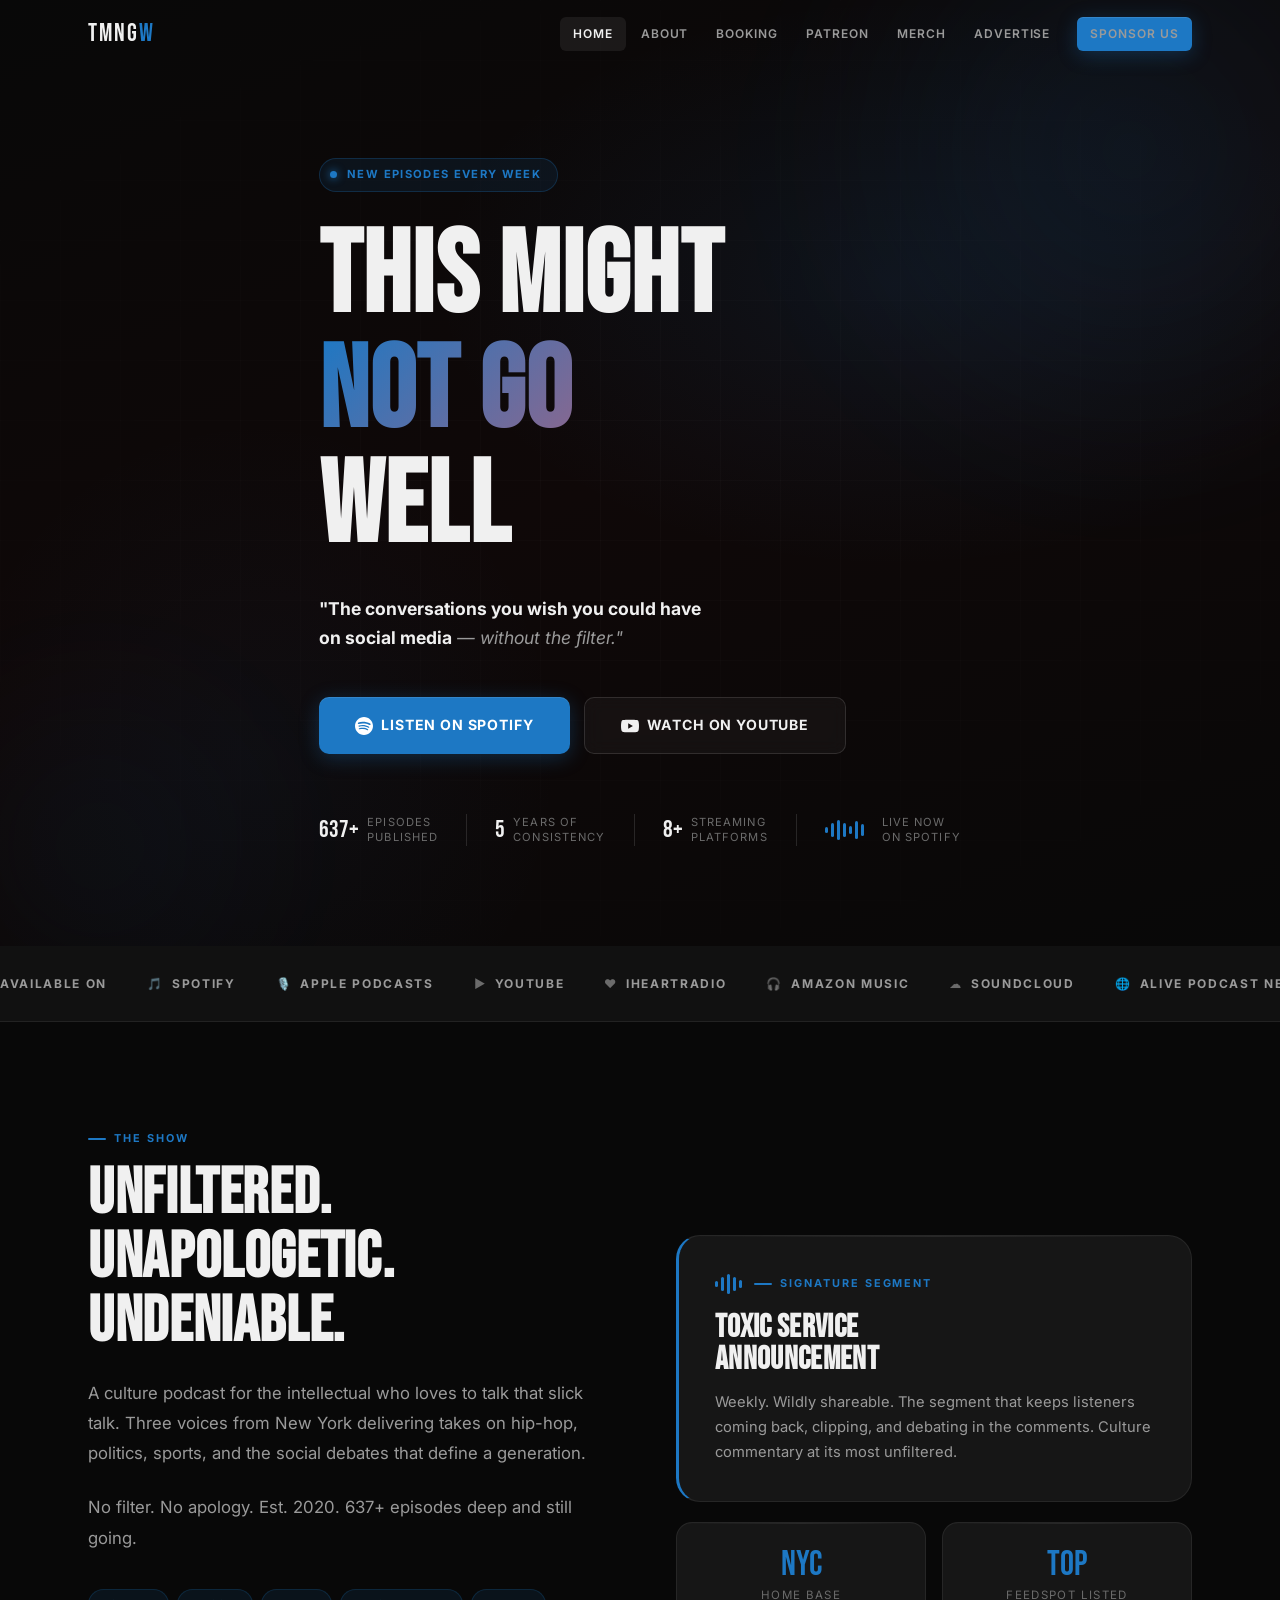
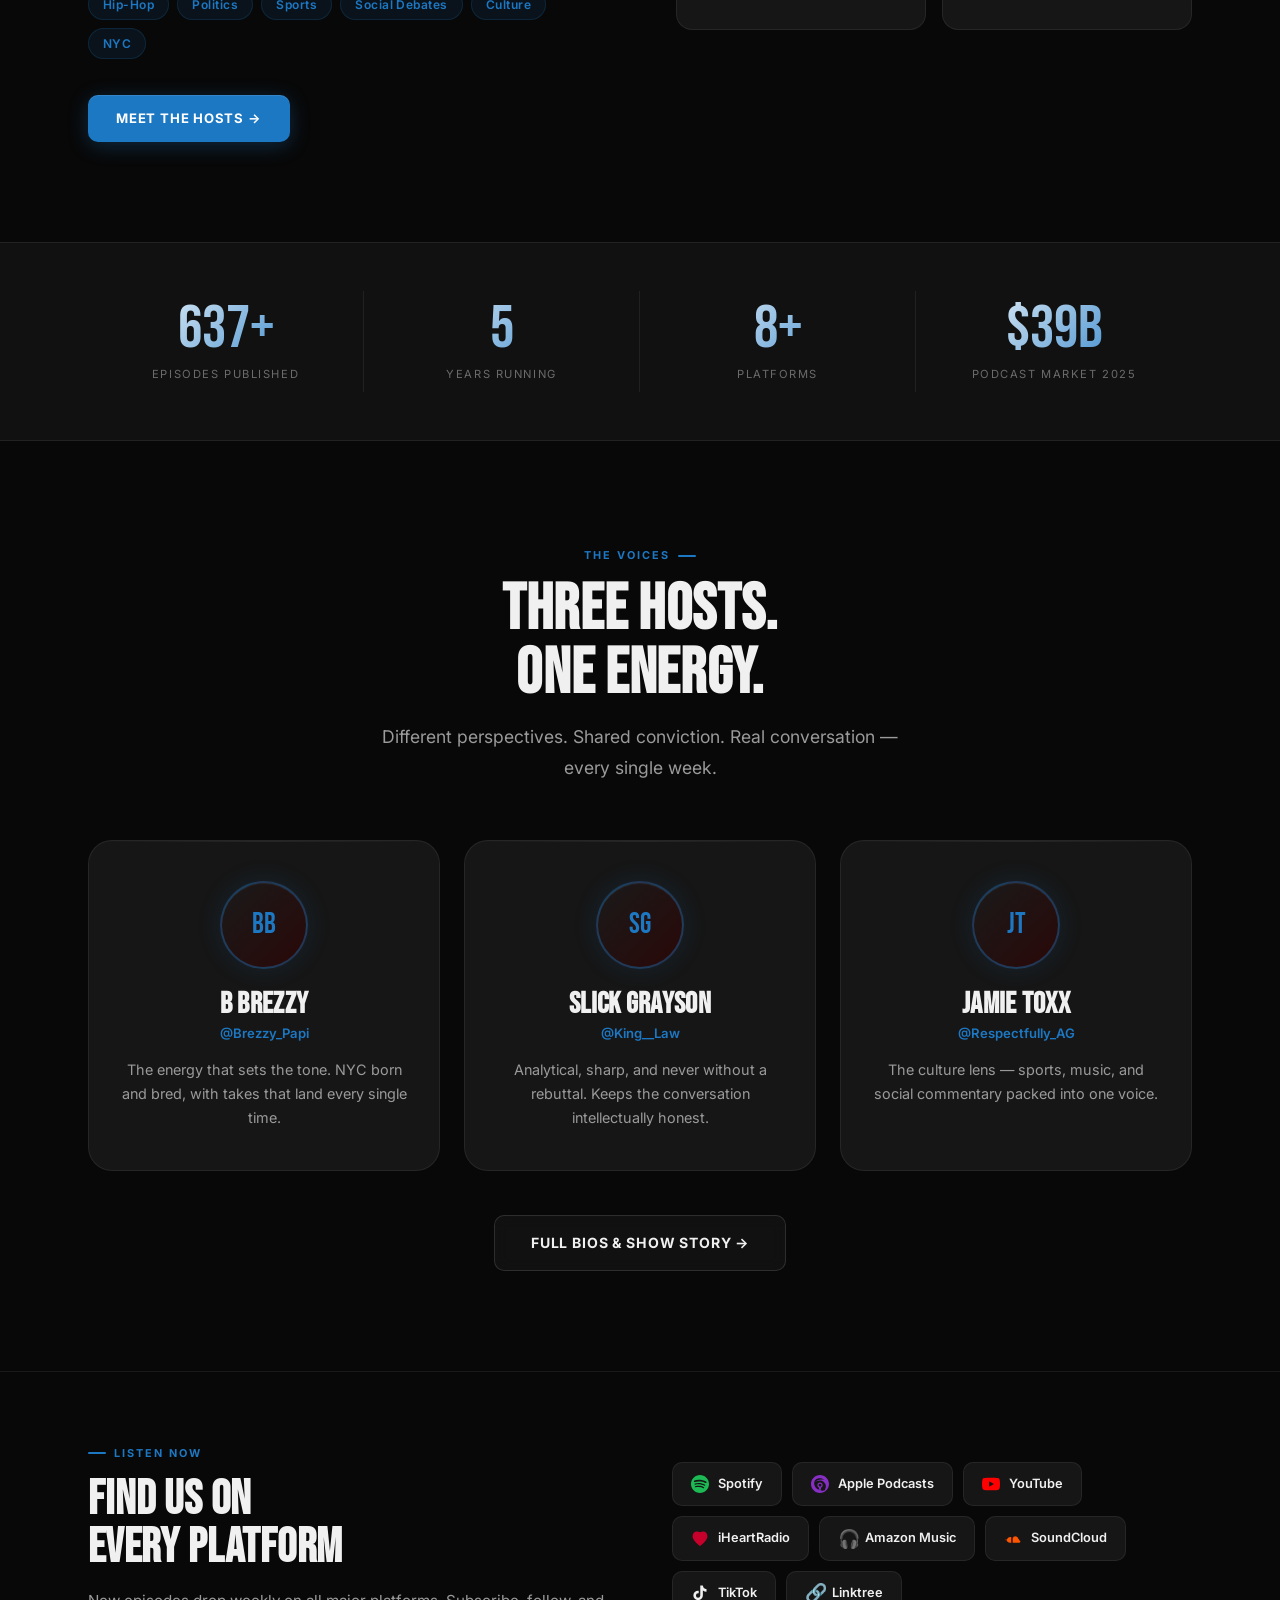
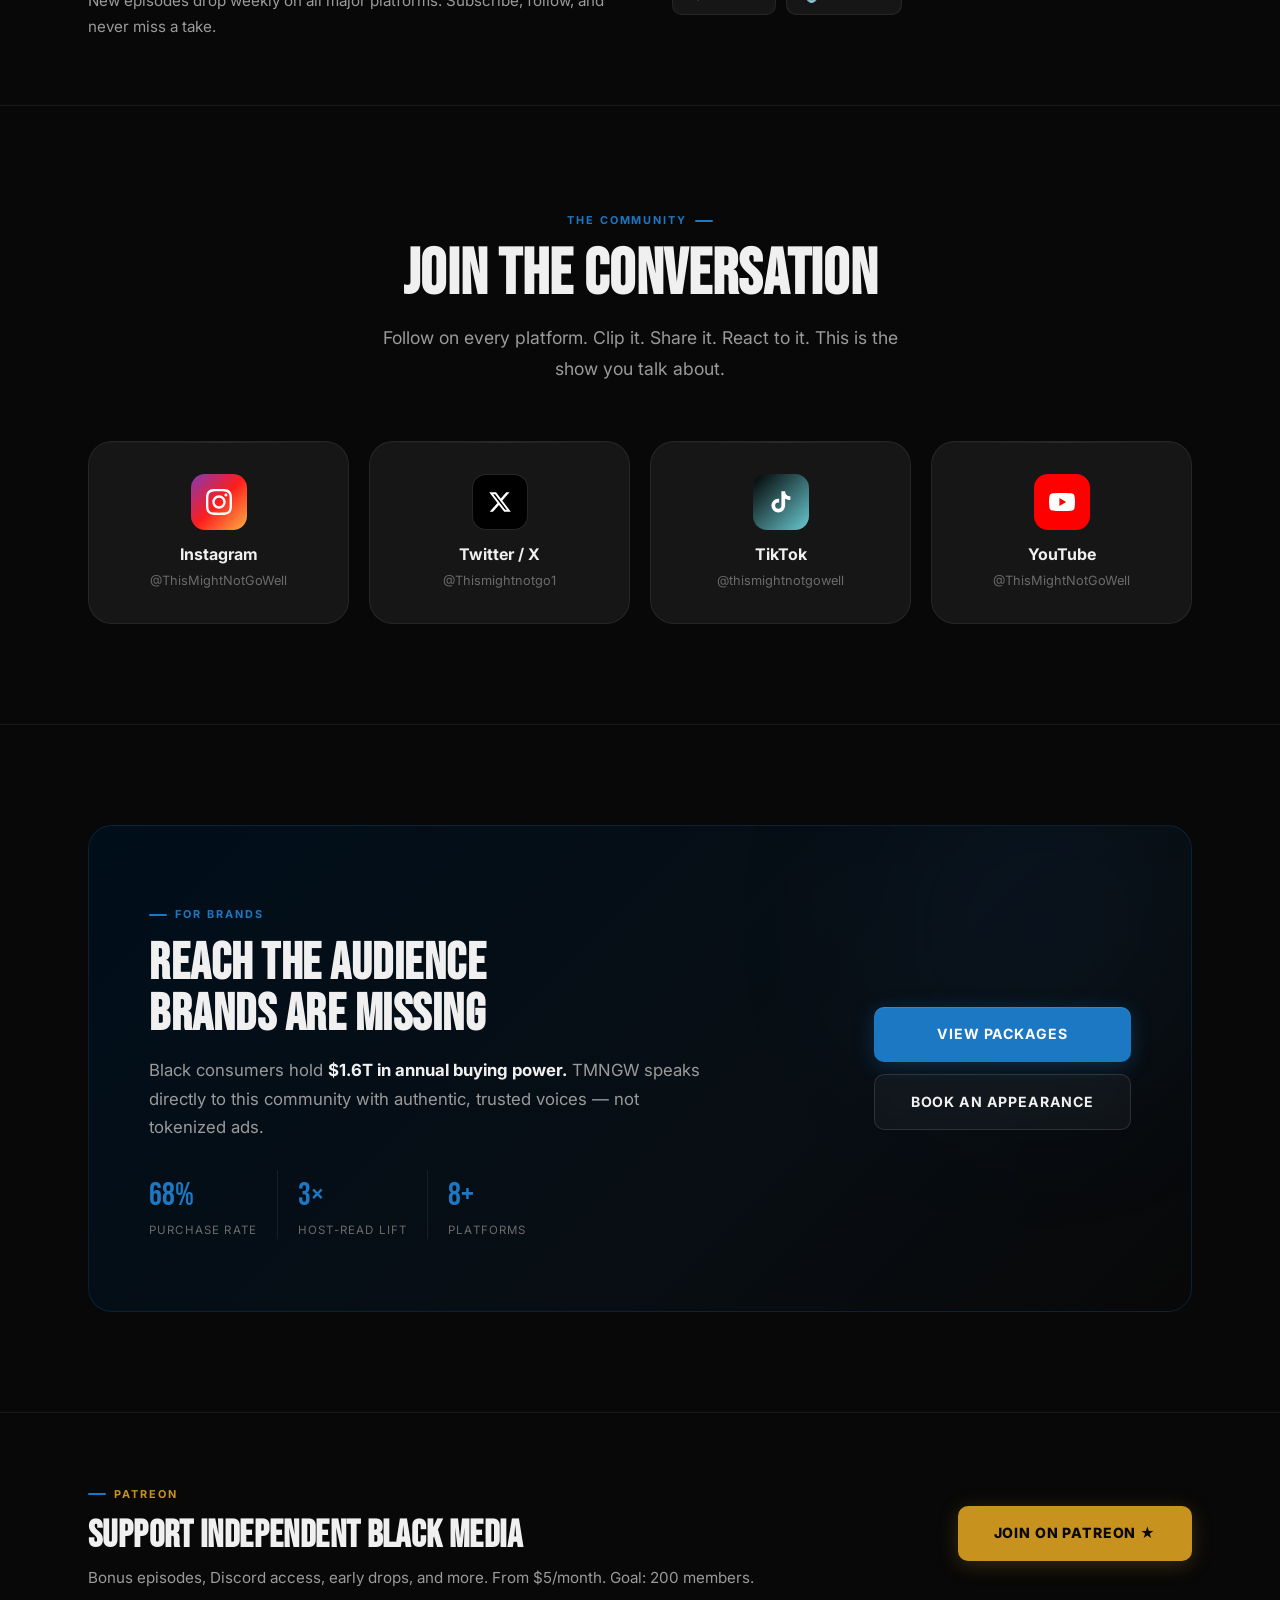
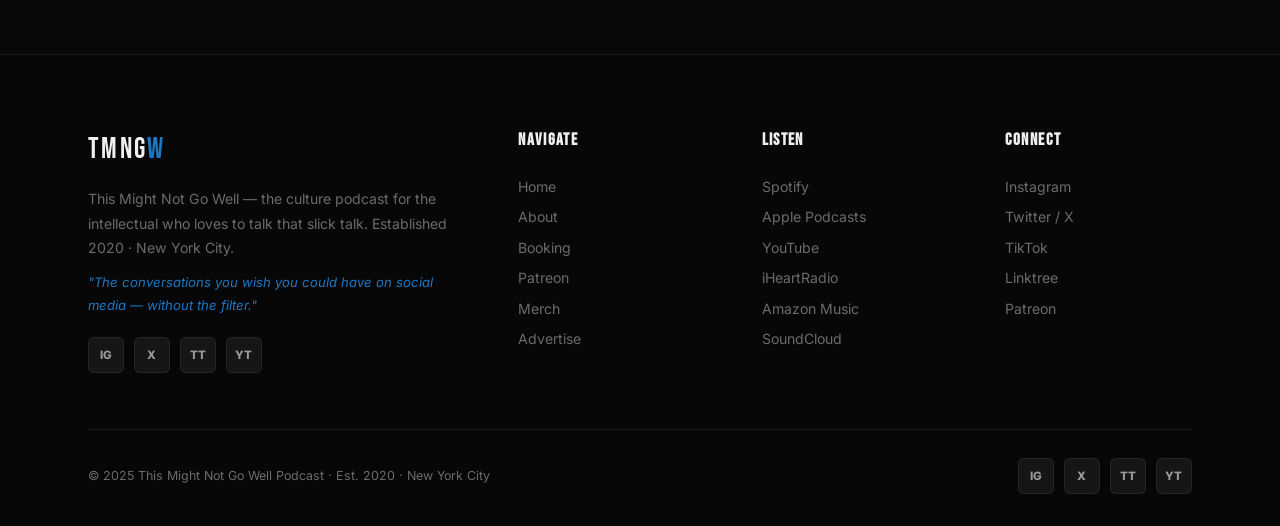
==== index.html @ b8ca53bf "Launch TMNGW podcast website Full 6-page site for This Might Not Go Well podcast: - Home, About, Boo" ====
<!DOCTYPE html>
<html lang="en">
<head>
  <meta charset="UTF-8" />
  <meta name="viewport" content="width=device-width, initial-scale=1.0" />
  <title>This Might Not Go Well — The Podcast</title>
  <meta name="description" content="A culture podcast for the intellectual who loves to talk that slick talk. Three voices from New York — no filter, no apology. 637+ episodes." />
  <link rel="stylesheet" href="style.css" />
</head>
<body>

<!-- ── NAVIGATION ── -->
<nav id="nav">
  <div class="nav-inner">
    <a href="index.html" class="nav-logo">TMNG<span class="logo-accent">W</span></a>
    <div class="nav-links" id="navLinks">
      <a href="index.html" class="active">Home</a>
      <a href="about.html">About</a>
      <a href="booking.html">Booking</a>
      <a href="patreon.html">Patreon</a>
      <a href="merch.html">Merch</a>
      <a href="sponsors.html">Advertise</a>
      <a href="sponsors.html" class="btn btn-primary btn-sm nav-cta">Sponsor Us</a>
    </div>
    <button class="nav-mobile-toggle" id="navToggle" aria-label="Toggle menu">
      <svg width="22" height="22" viewBox="0 0 22 22" fill="none" stroke="currentColor" stroke-width="2" stroke-linecap="round">
        <line x1="2" y1="6" x2="20" y2="6"/><line x1="2" y1="11" x2="20" y2="11"/><line x1="2" y1="16" x2="20" y2="16"/>
      </svg>
    </button>
  </div>
</nav>

<!-- ── HERO ── -->
<section class="hero">
  <div class="hero-bg"></div>
  <div class="hero-grid-overlay"></div>

  <!-- Decorative orbs -->
  <div class="blob blob-red" style="width:700px;height:700px;top:-200px;right:-200px;opacity:0.7;"></div>
  <div class="blob blob-red" style="width:400px;height:400px;bottom:-100px;left:-100px;opacity:0.4;"></div>

  <div class="container hero-content">
    <div class="hero-badge fade-up">
      <div class="hero-badge-dot"></div>
      <span>New Episodes Every Week</span>
    </div>

    <h1 class="hero-title fade-up" style="animation-delay:0.05s;">
      <span class="line-1">THIS MIGHT</span>
      <span class="line-2">NOT GO</span>
      <span class="line-3">WELL</span>
    </h1>

    <p class="hero-tagline fade-up" style="animation-delay:0.1s;">
      <strong>"The conversations you wish you could have<br>on social media</strong> — without the filter."
    </p>

    <div class="hero-ctas fade-up" style="animation-delay:0.15s;">
      <a href="https://open.spotify.com" target="_blank" rel="noopener" class="btn btn-primary btn-lg">
        <svg width="18" height="18" viewBox="0 0 24 24" fill="currentColor"><path d="M12 0C5.4 0 0 5.4 0 12s5.4 12 12 12 12-5.4 12-12S18.66 0 12 0zm5.521 17.34c-.24.359-.66.48-1.021.24-2.82-1.74-6.36-2.101-10.561-1.141-.418.122-.779-.179-.899-.539-.12-.421.18-.78.54-.9 4.56-1.021 8.52-.6 11.64 1.32.42.18.479.659.301 1.02zm1.44-3.3c-.301.42-.841.6-1.262.3-3.239-1.98-8.159-2.58-11.939-1.38-.479.12-1.02-.12-1.14-.6-.12-.48.12-1.021.6-1.141C9.6 9.9 15 10.561 18.72 12.84c.361.181.54.78.241 1.2zm.12-3.36C15.24 8.4 8.82 8.16 5.16 9.301c-.6.179-1.2-.181-1.38-.721-.18-.601.18-1.2.72-1.381 4.26-1.26 11.28-1.02 15.721 1.621.539.3.719 1.02.419 1.56-.299.421-1.02.599-1.559.3z"/></svg>
        Listen on Spotify
      </a>
      <a href="https://www.youtube.com/@ThisMightNotGoWell" target="_blank" rel="noopener" class="btn btn-ghost btn-lg">
        <svg width="18" height="18" viewBox="0 0 24 24" fill="currentColor"><path d="M23.495 6.205a3.007 3.007 0 00-2.088-2.088c-1.87-.501-9.396-.501-9.396-.501s-7.507-.01-9.396.501A3.007 3.007 0 00.527 6.205a31.247 31.247 0 00-.522 5.805 31.247 31.247 0 00.522 5.783 3.007 3.007 0 002.088 2.088c1.868.502 9.396.502 9.396.502s7.506 0 9.396-.502a3.007 3.007 0 002.088-2.088 31.247 31.247 0 00.5-5.783 31.247 31.247 0 00-.5-5.805zM9.609 15.601V8.408l6.264 3.602z"/></svg>
        Watch on YouTube
      </a>
    </div>

    <!-- Meta stats -->
    <div class="hero-meta fade-up" style="animation-delay:0.2s;">
      <div class="hero-meta-item">
        <span class="hero-meta-num">637+</span>
        <span class="hero-meta-lbl">Episodes<br>Published</span>
      </div>
      <div class="hero-meta-div"></div>
      <div class="hero-meta-item">
        <span class="hero-meta-num">5</span>
        <span class="hero-meta-lbl">Years of<br>Consistency</span>
      </div>
      <div class="hero-meta-div"></div>
      <div class="hero-meta-item">
        <span class="hero-meta-num">8+</span>
        <span class="hero-meta-lbl">Streaming<br>Platforms</span>
      </div>
      <div class="hero-meta-div"></div>
      <div class="hero-meta-item">
        <div class="waveform">
          <span></span><span></span><span></span><span></span><span></span><span></span><span></span>
        </div>
        <span class="hero-meta-lbl" style="margin-left:10px;">Live now<br>on Spotify</span>
      </div>
    </div>
  </div>
</section>

<!-- ── PLATFORM STRIP ── -->
<div class="press-strip">
  <div class="press-inner">
    <!-- First set -->
    <div class="press-item"><span>Available on</span></div>
    <div class="press-item">🎵 <span>Spotify</span></div>
    <div class="press-item">🎙️ <span>Apple Podcasts</span></div>
    <div class="press-item">▶️ <span>YouTube</span></div>
    <div class="press-item">❤️ <span>iHeartRadio</span></div>
    <div class="press-item">🎧 <span>Amazon Music</span></div>
    <div class="press-item">☁️ <span>SoundCloud</span></div>
    <div class="press-item">🌐 <span>ALIVE Podcast Network</span></div>
    <div class="press-item">⭐ <span>Top – Feedspot Black Podcasts</span></div>
    <!-- Duplicate for seamless scroll -->
    <div class="press-item"><span>Available on</span></div>
    <div class="press-item">🎵 <span>Spotify</span></div>
    <div class="press-item">🎙️ <span>Apple Podcasts</span></div>
    <div class="press-item">▶️ <span>YouTube</span></div>
    <div class="press-item">❤️ <span>iHeartRadio</span></div>
    <div class="press-item">🎧 <span>Amazon Music</span></div>
    <div class="press-item">☁️ <span>SoundCloud</span></div>
    <div class="press-item">🌐 <span>ALIVE Podcast Network</span></div>
    <div class="press-item">⭐ <span>Top – Feedspot Black Podcasts</span></div>
  </div>
</div>

<!-- ── ABOUT THE SHOW ── -->
<section class="section">
  <div class="container">
    <div class="grid-2" style="gap:72px;">
      <div class="fade-up">
        <div class="eyebrow">The Show</div>
        <h2>Unfiltered.<br>Unapologetic.<br>Undeniable.</h2>
        <p style="color:var(--c-muted-2); margin:24px 0; font-size:1.05rem; line-height:1.8;">
          A culture podcast for the intellectual who loves to talk that slick talk. Three voices from New York delivering takes on hip-hop, politics, sports, and the social debates that define a generation.
        </p>
        <p style="color:var(--c-muted-2); margin-bottom:36px; font-size:1.05rem; line-height:1.8;">
          No filter. No apology. Est. 2020. 637+ episodes deep and still going.
        </p>
        <div style="display:flex; flex-wrap:wrap; gap:8px; margin-bottom:36px;">
          <span class="chip">Hip-Hop</span>
          <span class="chip">Politics</span>
          <span class="chip">Sports</span>
          <span class="chip">Social Debates</span>
          <span class="chip">Culture</span>
          <span class="chip">NYC</span>
        </div>
        <a href="about.html" class="btn btn-primary">Meet the Hosts →</a>
      </div>
      <div class="fade-up" style="animation-delay:0.1s;">
        <!-- Signature segment card -->
        <div class="card" style="border-left:3px solid var(--c-red); border-radius:var(--r-xl); margin-bottom:20px; padding:36px;">
          <div style="display:flex; align-items:center; gap:12px; margin-bottom:16px;">
            <div class="waveform">
              <span></span><span></span><span></span><span></span><span></span>
            </div>
            <div class="eyebrow" style="margin:0;">Signature Segment</div>
          </div>
          <h3 style="margin-bottom:14px; font-size:2rem;">Toxic Service<br>Announcement</h3>
          <p style="color:var(--c-muted-2); font-size:0.92rem; line-height:1.7;">
            Weekly. Wildly shareable. The segment that keeps listeners coming back, clipping, and debating in the comments. Culture commentary at its most unfiltered.
          </p>
        </div>
        <!-- NYC badge -->
        <div style="display:grid; grid-template-columns:1fr 1fr; gap:16px;">
          <div class="card card--flat" style="border-radius:var(--r-lg); text-align:center;">
            <div style="font-family:'Bebas Neue',sans-serif; font-size:2.2rem; color:var(--c-red); line-height:1;">NYC</div>
            <div style="font-size:0.72rem; color:var(--c-muted); letter-spacing:0.12em; text-transform:uppercase; margin-top:4px;">Home Base</div>
          </div>
          <div class="card card--flat" style="border-radius:var(--r-lg); text-align:center;">
            <div style="font-family:'Bebas Neue',sans-serif; font-size:2.2rem; color:var(--c-red); line-height:1;">Top</div>
            <div style="font-size:0.72rem; color:var(--c-muted); letter-spacing:0.12em; text-transform:uppercase; margin-top:4px;">Feedspot Listed</div>
          </div>
        </div>
      </div>
    </div>
  </div>
</section>

<!-- ── STATS ── -->
<div class="stats-strip">
  <div class="container">
    <div class="stats-grid">
      <div class="stat-item fade-up">
        <span class="stat-num">637+</span>
        <div class="stat-label">Episodes Published</div>
      </div>
      <div class="stat-item fade-up" style="animation-delay:0.06s;">
        <span class="stat-num">5</span>
        <div class="stat-label">Years Running</div>
      </div>
      <div class="stat-item fade-up" style="animation-delay:0.12s;">
        <span class="stat-num">8+</span>
        <div class="stat-label">Platforms</div>
      </div>
      <div class="stat-item fade-up" style="animation-delay:0.18s;">
        <span class="stat-num">$39B</span>
        <div class="stat-label">Podcast Market 2025</div>
      </div>
    </div>
  </div>
</div>

<!-- ── HOSTS TEASER ── -->
<section class="section">
  <div class="container">
    <div class="section-header section-header--center fade-up">
      <div class="eyebrow">The Voices</div>
      <h2>Three Hosts.<br>One Energy.</h2>
      <p class="lead">Different perspectives. Shared conviction. Real conversation — every single week.</p>
    </div>
    <div class="grid-3" style="margin-bottom:44px;">
      <div class="host-card fade-up" style="animation-delay:0.05s;">
        <div class="host-avatar">BB</div>
        <h3>B Brezzy</h3>
        <div class="host-handle">@Brezzy_Papi</div>
        <p>The energy that sets the tone. NYC born and bred, with takes that land every single time.</p>
      </div>
      <div class="host-card fade-up" style="animation-delay:0.1s;">
        <div class="host-avatar">SG</div>
        <h3>Slick Grayson</h3>
        <div class="host-handle">@King__Law</div>
        <p>Analytical, sharp, and never without a rebuttal. Keeps the conversation intellectually honest.</p>
      </div>
      <div class="host-card fade-up" style="animation-delay:0.15s;">
        <div class="host-avatar">JT</div>
        <h3>Jamie Toxx</h3>
        <div class="host-handle">@Respectfully_AG</div>
        <p>The culture lens — sports, music, and social commentary packed into one voice.</p>
      </div>
    </div>
    <div style="text-align:center;">
      <a href="about.html" class="btn btn-ghost btn-lg">Full Bios & Show Story →</a>
    </div>
  </div>
</section>

<!-- ── LISTEN SECTION ── -->
<section class="section--sm" style="border-top:1px solid var(--c-border);">
  <div class="container">
    <div class="grid-2" style="gap:64px;">
      <div class="fade-up">
        <div class="eyebrow">Listen Now</div>
        <h2 style="font-size:clamp(2rem,4vw,3rem);">Find Us on<br>Every Platform</h2>
        <p style="color:var(--c-muted-2); margin:16px 0 0; font-size:0.95rem; line-height:1.75;">
          New episodes drop weekly on all major platforms. Subscribe, follow, and never miss a take.
        </p>
      </div>
      <div class="fade-up" style="animation-delay:0.1s;">
        <div class="platform-grid">
          <a href="https://open.spotify.com" target="_blank" rel="noopener" class="platform-btn">
            <svg viewBox="0 0 24 24" fill="#1DB954"><path d="M12 0C5.4 0 0 5.4 0 12s5.4 12 12 12 12-5.4 12-12S18.66 0 12 0zm5.521 17.34c-.24.359-.66.48-1.021.24-2.82-1.74-6.36-2.101-10.561-1.141-.418.122-.779-.179-.899-.539-.12-.421.18-.78.54-.9 4.56-1.021 8.52-.6 11.64 1.32.42.18.479.659.301 1.02zm1.44-3.3c-.301.42-.841.6-1.262.3-3.239-1.98-8.159-2.58-11.939-1.38-.479.12-1.02-.12-1.14-.6-.12-.48.12-1.021.6-1.141C9.6 9.9 15 10.561 18.72 12.84c.361.181.54.78.241 1.2zm.12-3.36C15.24 8.4 8.82 8.16 5.16 9.301c-.6.179-1.2-.181-1.38-.721-.18-.601.18-1.2.72-1.381 4.26-1.26 11.28-1.02 15.721 1.621.539.3.719 1.02.419 1.56-.299.421-1.02.599-1.559.3z"/></svg>
            Spotify
          </a>
          <a href="https://podcasts.apple.com" target="_blank" rel="noopener" class="platform-btn">
            <svg viewBox="0 0 24 24" fill="#872EC4"><path d="M12 0C5.373 0 0 5.373 0 12s5.373 12 12 12 12-5.373 12-12S18.627 0 12 0zm.045 4.354c2.184 0 4.07.819 5.574 2.158-1.188-.387-2.549-.596-3.965-.596-3.948 0-7.47 1.977-9.761 5.032.196-3.684 3.245-6.594 8.152-6.594zm0 3.096c3.43 0 6.304 2.218 7.405 5.343a8.01 8.01 0 01-1.073 7.49A7.987 7.987 0 0112 20a7.987 7.987 0 01-6.332-3.854 8.01 8.01 0 01-1.073-7.49C5.696 9.531 8.57 7.45 12.045 7.45zm0 2.63c-1.96 0-3.547 1.588-3.547 3.547 0 1.51.942 2.8 2.277 3.315v1.804c0 .7.567 1.267 1.267 1.267s1.267-.567 1.267-1.267v-1.804a3.542 3.542 0 002.283-3.315c0-1.96-1.587-3.547-3.547-3.547zm0 1.68a1.867 1.867 0 110 3.734 1.867 1.867 0 010-3.734z"/></svg>
            Apple Podcasts
          </a>
          <a href="https://www.youtube.com/@ThisMightNotGoWell" target="_blank" rel="noopener" class="platform-btn">
            <svg viewBox="0 0 24 24" fill="#FF0000"><path d="M23.495 6.205a3.007 3.007 0 00-2.088-2.088c-1.87-.501-9.396-.501-9.396-.501s-7.507-.01-9.396.501A3.007 3.007 0 00.527 6.205a31.247 31.247 0 00-.522 5.805 31.247 31.247 0 00.522 5.783 3.007 3.007 0 002.088 2.088c1.868.502 9.396.502 9.396.502s7.506 0 9.396-.502a3.007 3.007 0 002.088-2.088 31.247 31.247 0 00.5-5.783 31.247 31.247 0 00-.5-5.805zM9.609 15.601V8.408l6.264 3.602z"/></svg>
            YouTube
          </a>
          <a href="https://www.iheart.com" target="_blank" rel="noopener" class="platform-btn">
            <svg viewBox="0 0 24 24" fill="#C6002B"><path d="M12 21.593c-.5-.37-9.98-7.445-9.98-13.158 0-5.45 5.069-8.435 9.98-5.35 4.91-3.085 9.98-.1 9.98 5.35 0 5.713-9.48 12.789-9.98 13.158z"/></svg>
            iHeartRadio
          </a>
          <a href="https://music.amazon.com/podcasts" target="_blank" rel="noopener" class="platform-btn">
            <span class="picon">🎧</span> Amazon Music
          </a>
          <a href="https://soundcloud.com" target="_blank" rel="noopener" class="platform-btn">
            <svg viewBox="0 0 24 24" fill="#FF5500"><path d="M11.56 8.87V17h8.76c.84 0 1.52-.68 1.52-1.52 0-.79-.6-1.43-1.38-1.51-.08-.97-.56-1.82-1.3-2.4a3.8 3.8 0 00-3.52-3.04 3.81 3.81 0 00-4.08 2.34M7.8 17h1.87V9.5c-.18-.03-.36-.04-.54-.04a5.35 5.35 0 00-5.35 5.35A5.35 5.35 0 007.8 17M3.55 13c0 .26.03.52.07.77H2.73A.73.73 0 012 13c0-.4.33-.73.73-.73.1 0 .19.02.28.06C3.1 12.57 3.2 12.78 3.2 13H3.55z"/></svg>
            SoundCloud
          </a>
          <a href="https://www.tiktok.com/@thismightnotgowell" target="_blank" rel="noopener" class="platform-btn">
            <svg viewBox="0 0 24 24" fill="currentColor"><path d="M19.59 6.69a4.83 4.83 0 01-3.77-4.25V2h-3.45v13.67a2.89 2.89 0 01-2.88 2.5 2.89 2.89 0 01-2.89-2.89 2.89 2.89 0 012.89-2.89c.28 0 .54.04.79.1V9.01a6.33 6.33 0 00-.79-.05 6.34 6.34 0 00-6.34 6.34 6.34 6.34 0 006.34 6.34 6.34 6.34 0 006.33-6.34V8.69a8.27 8.27 0 004.84 1.56V6.78a4.85 4.85 0 01-1.07-.09z"/></svg>
            TikTok
          </a>
          <a href="https://linktr.ee/Thismightnotgowell" target="_blank" rel="noopener" class="platform-btn">
            <span class="picon">🔗</span> Linktree
          </a>
        </div>
      </div>
    </div>
  </div>
</section>

<!-- ── SOCIAL COMMUNITY ── -->
<section class="section" style="border-top:1px solid var(--c-border);">
  <div class="container">
    <div class="section-header section-header--center fade-up">
      <div class="eyebrow">The Community</div>
      <h2>Join the Conversation</h2>
      <p class="lead">Follow on every platform. Clip it. Share it. React to it. This is the show you talk about.</p>
    </div>
    <div class="grid-4 fade-up" style="animation-delay:0.1s;">
      <a href="https://www.instagram.com/ThisMightNotGoWell" target="_blank" rel="noopener" class="card card--flat" style="text-align:center; border-radius:var(--r-xl); text-decoration:none; display:flex; flex-direction:column; align-items:center; gap:12px; padding:32px 20px;">
        <div style="width:56px;height:56px;border-radius:14px;background:linear-gradient(135deg,#833ab4,#fd1d1d,#fcb045);display:flex;align-items:center;justify-content:center;">
          <svg width="26" height="26" viewBox="0 0 24 24" fill="white"><path d="M12 2.163c3.204 0 3.584.012 4.85.07 3.252.148 4.771 1.691 4.919 4.919.058 1.265.069 1.645.069 4.849 0 3.205-.012 3.584-.069 4.849-.149 3.225-1.664 4.771-4.919 4.919-1.266.058-1.644.07-4.85.07-3.204 0-3.584-.012-4.849-.07-3.26-.149-4.771-1.699-4.919-4.92-.058-1.265-.07-1.644-.07-4.849 0-3.204.013-3.583.07-4.849.149-3.227 1.664-4.771 4.919-4.919 1.266-.057 1.645-.069 4.849-.069zm0-2.163c-3.259 0-3.667.014-4.947.072-4.358.2-6.78 2.618-6.98 6.98-.059 1.281-.073 1.689-.073 4.948 0 3.259.014 3.668.072 4.948.2 4.358 2.618 6.78 6.98 6.98 1.281.058 1.689.072 4.948.072 3.259 0 3.668-.014 4.948-.072 4.354-.2 6.782-2.618 6.979-6.98.059-1.28.073-1.689.073-4.948 0-3.259-.014-3.667-.072-4.947-.196-4.354-2.617-6.78-6.979-6.98-1.281-.059-1.69-.073-4.949-.073zm0 5.838c-3.403 0-6.162 2.759-6.162 6.162s2.759 6.163 6.162 6.163 6.162-2.759 6.162-6.163c0-3.403-2.759-6.162-6.162-6.162zm0 10.162c-2.209 0-4-1.79-4-4 0-2.209 1.791-4 4-4s4 1.791 4 4c0 2.21-1.791 4-4 4zm6.406-11.845c-.796 0-1.441.645-1.441 1.44s.645 1.44 1.441 1.44c.795 0 1.439-.645 1.439-1.44s-.644-1.44-1.439-1.44z"/></svg>
        </div>
        <div>
          <div style="font-weight:700; margin-bottom:3px;">Instagram</div>
          <div style="color:var(--c-muted); font-size:0.8rem;">@ThisMightNotGoWell</div>
        </div>
      </a>
      <a href="https://twitter.com/Thismightnotgo1" target="_blank" rel="noopener" class="card card--flat" style="text-align:center; border-radius:var(--r-xl); text-decoration:none; display:flex; flex-direction:column; align-items:center; gap:12px; padding:32px 20px;">
        <div style="width:56px;height:56px;border-radius:14px;background:#000;border:1px solid rgba(255,255,255,0.15);display:flex;align-items:center;justify-content:center;">
          <svg width="24" height="24" viewBox="0 0 24 24" fill="white"><path d="M18.244 2.25h3.308l-7.227 8.26 8.502 11.24H16.17l-5.214-6.817L4.99 21.75H1.68l7.73-8.835L1.254 2.25H8.08l4.713 6.231zm-1.161 17.52h1.833L7.084 4.126H5.117z"/></svg>
        </div>
        <div>
          <div style="font-weight:700; margin-bottom:3px;">Twitter / X</div>
          <div style="color:var(--c-muted); font-size:0.8rem;">@Thismightnotgo1</div>
        </div>
      </a>
      <a href="https://www.tiktok.com/@thismightnotgowell" target="_blank" rel="noopener" class="card card--flat" style="text-align:center; border-radius:var(--r-xl); text-decoration:none; display:flex; flex-direction:column; align-items:center; gap:12px; padding:32px 20px;">
        <div style="width:56px;height:56px;border-radius:14px;background:linear-gradient(135deg,#010101,#69C9D0);display:flex;align-items:center;justify-content:center;">
          <svg width="26" height="26" viewBox="0 0 24 24" fill="white"><path d="M19.59 6.69a4.83 4.83 0 01-3.77-4.25V2h-3.45v13.67a2.89 2.89 0 01-2.88 2.5 2.89 2.89 0 01-2.89-2.89 2.89 2.89 0 012.89-2.89c.28 0 .54.04.79.1V9.01a6.33 6.33 0 00-.79-.05 6.34 6.34 0 00-6.34 6.34 6.34 6.34 0 006.34 6.34 6.34 6.34 0 006.33-6.34V8.69a8.27 8.27 0 004.84 1.56V6.78a4.85 4.85 0 01-1.07-.09z"/></svg>
        </div>
        <div>
          <div style="font-weight:700; margin-bottom:3px;">TikTok</div>
          <div style="color:var(--c-muted); font-size:0.8rem;">@thismightnotgowell</div>
        </div>
      </a>
      <a href="https://www.youtube.com/@ThisMightNotGoWell" target="_blank" rel="noopener" class="card card--flat" style="text-align:center; border-radius:var(--r-xl); text-decoration:none; display:flex; flex-direction:column; align-items:center; gap:12px; padding:32px 20px;">
        <div style="width:56px;height:56px;border-radius:14px;background:#FF0000;display:flex;align-items:center;justify-content:center;">
          <svg width="26" height="26" viewBox="0 0 24 24" fill="white"><path d="M23.495 6.205a3.007 3.007 0 00-2.088-2.088c-1.87-.501-9.396-.501-9.396-.501s-7.507-.01-9.396.501A3.007 3.007 0 00.527 6.205a31.247 31.247 0 00-.522 5.805 31.247 31.247 0 00.522 5.783 3.007 3.007 0 002.088 2.088c1.868.502 9.396.502 9.396.502s7.506 0 9.396-.502a3.007 3.007 0 002.088-2.088 31.247 31.247 0 00.5-5.783 31.247 31.247 0 00-.5-5.805zM9.609 15.601V8.408l6.264 3.602z"/></svg>
        </div>
        <div>
          <div style="font-weight:700; margin-bottom:3px;">YouTube</div>
          <div style="color:var(--c-muted); font-size:0.8rem;">@ThisMightNotGoWell</div>
        </div>
      </a>
    </div>
  </div>
</section>

<!-- ── SPONSOR CTA ── -->
<section class="section" style="border-top:1px solid var(--c-border);">
  <div class="container">
    <div style="background:linear-gradient(135deg, #000e1a 0%, #080e14 60%, #080808 100%); border:1px solid rgba(29,120,196,0.2); border-radius:var(--r-xl); padding:72px 60px; position:relative; overflow:hidden;" class="fade-up">
      <div class="blob blob-red" style="width:500px;height:500px;top:-150px;right:-100px;opacity:0.5;"></div>
      <div style="position:relative; z-index:1; display:grid; grid-template-columns:1fr auto; gap:40px; align-items:center; flex-wrap:wrap;">
        <div>
          <div class="eyebrow">For Brands</div>
          <h2 style="margin-bottom:16px; font-size:clamp(2rem,4vw,3.5rem);">Reach the Audience<br>Brands Are Missing</h2>
          <p style="color:var(--c-muted-2); font-size:1.05rem; line-height:1.7; max-width:560px;">
            Black consumers hold <strong style="color:var(--c-white);">$1.6T in annual buying power.</strong> TMNGW speaks directly to this community with authentic, trusted voices — not tokenized ads.
          </p>
          <div style="display:flex; gap:20px; margin-top:28px; flex-wrap:wrap;">
            <div>
              <div style="font-family:'Bebas Neue',sans-serif; font-size:2rem; color:var(--c-red);">68%</div>
              <div style="font-size:0.72rem; color:var(--c-muted); letter-spacing:0.1em; text-transform:uppercase;">Purchase Rate</div>
            </div>
            <div style="width:1px; background:var(--c-border);"></div>
            <div>
              <div style="font-family:'Bebas Neue',sans-serif; font-size:2rem; color:var(--c-red);">3×</div>
              <div style="font-size:0.72rem; color:var(--c-muted); letter-spacing:0.1em; text-transform:uppercase;">Host-Read Lift</div>
            </div>
            <div style="width:1px; background:var(--c-border);"></div>
            <div>
              <div style="font-family:'Bebas Neue',sans-serif; font-size:2rem; color:var(--c-red);">8+</div>
              <div style="font-size:0.72rem; color:var(--c-muted); letter-spacing:0.1em; text-transform:uppercase;">Platforms</div>
            </div>
          </div>
        </div>
        <div style="display:flex; flex-direction:column; gap:12px; flex-shrink:0;">
          <a href="sponsors.html" class="btn btn-primary btn-lg">View Packages</a>
          <a href="booking.html" class="btn btn-ghost btn-lg">Book an Appearance</a>
        </div>
      </div>
    </div>
  </div>
</section>

<!-- ── PATREON CTA ── -->
<section class="section--sm" style="border-top:1px solid var(--c-border);">
  <div class="container">
    <div style="display:grid; grid-template-columns:1fr auto; gap:40px; align-items:center; flex-wrap:wrap;" class="fade-up">
      <div>
        <div class="eyebrow" style="color:var(--c-gold);">Patreon</div>
        <h3 style="margin-bottom:10px;">Support Independent Black Media</h3>
        <p style="color:var(--c-muted-2); font-size:0.95rem;">Bonus episodes, Discord access, early drops, and more. From $5/month. Goal: 200 members.</p>
      </div>
      <a href="patreon.html" class="btn btn-gold btn-lg" style="flex-shrink:0;">Join on Patreon ★</a>
    </div>
  </div>
</section>

<!-- ── FOOTER ── -->
<footer>
  <div class="container">
    <div class="footer-top">
      <div class="footer-brand">
        <div class="footer-brand-logo">TMNG<span class="logo-accent">W</span></div>
        <p>This Might Not Go Well — the culture podcast for the intellectual who loves to talk that slick talk. Established 2020 · New York City.</p>
        <p class="tagline">"The conversations you wish you could have on social media — without the filter."</p>
        <div class="social-links" style="margin-top:20px;">
          <a href="https://www.instagram.com/ThisMightNotGoWell" target="_blank" rel="noopener" class="social-link" aria-label="Instagram">IG</a>
          <a href="https://twitter.com/Thismightnotgo1" target="_blank" rel="noopener" class="social-link" aria-label="Twitter">X</a>
          <a href="https://www.tiktok.com/@thismightnotgowell" target="_blank" rel="noopener" class="social-link" aria-label="TikTok">TT</a>
          <a href="https://www.youtube.com/@ThisMightNotGoWell" target="_blank" rel="noopener" class="social-link" aria-label="YouTube">YT</a>
        </div>
      </div>
      <div class="footer-col">
        <h5>Navigate</h5>
        <a href="index.html">Home</a>
        <a href="about.html">About</a>
        <a href="booking.html">Booking</a>
        <a href="patreon.html">Patreon</a>
        <a href="merch.html">Merch</a>
        <a href="sponsors.html">Advertise</a>
      </div>
      <div class="footer-col">
        <h5>Listen</h5>
        <a href="https://open.spotify.com" target="_blank" rel="noopener">Spotify</a>
        <a href="https://podcasts.apple.com" target="_blank" rel="noopener">Apple Podcasts</a>
        <a href="https://www.youtube.com/@ThisMightNotGoWell" target="_blank" rel="noopener">YouTube</a>
        <a href="https://www.iheart.com" target="_blank" rel="noopener">iHeartRadio</a>
        <a href="https://music.amazon.com/podcasts" target="_blank" rel="noopener">Amazon Music</a>
        <a href="https://soundcloud.com" target="_blank" rel="noopener">SoundCloud</a>
      </div>
      <div class="footer-col">
        <h5>Connect</h5>
        <a href="https://www.instagram.com/ThisMightNotGoWell" target="_blank" rel="noopener">Instagram</a>
        <a href="https://twitter.com/Thismightnotgo1" target="_blank" rel="noopener">Twitter / X</a>
        <a href="https://www.tiktok.com/@thismightnotgowell" target="_blank" rel="noopener">TikTok</a>
        <a href="https://linktr.ee/Thismightnotgowell" target="_blank" rel="noopener">Linktree</a>
        <a href="https://patreon.com/thismightnotgowell" target="_blank" rel="noopener">Patreon</a>
      </div>
    </div>
    <div class="footer-bottom">
      <p>© 2025 This Might Not Go Well Podcast · Est. 2020 · New York City</p>
      <div class="social-links">
        <a href="https://www.instagram.com/ThisMightNotGoWell" target="_blank" rel="noopener" class="social-link">IG</a>
        <a href="https://twitter.com/Thismightnotgo1" target="_blank" rel="noopener" class="social-link">X</a>
        <a href="https://www.tiktok.com/@thismightnotgowell" target="_blank" rel="noopener" class="social-link">TT</a>
        <a href="https://www.youtube.com/@ThisMightNotGoWell" target="_blank" rel="noopener" class="social-link">YT</a>
      </div>
    </div>
  </div>
</footer>

<script>
/* Nav scroll */
const nav = document.getElementById('nav');
window.addEventListener('scroll', () => {
  nav.classList.toggle('scrolled', window.scrollY > 30);
}, { passive: true });

/* Mobile menu */
const toggle = document.getElementById('navToggle');
const navLinks = document.getElementById('navLinks');
toggle.addEventListener('click', () => navLinks.classList.toggle('open'));

/* Scroll animations */
const observer = new IntersectionObserver((entries) => {
  entries.forEach((entry, i) => {
    if (entry.isIntersecting) {
      entry.target.classList.add('visible');
      observer.unobserve(entry.target);
    }
  });
}, { threshold: 0.12, rootMargin: '0px 0px -40px 0px' });

document.querySelectorAll('.fade-up').forEach(el => observer.observe(el));
</script>
</body>
</html>
---- style.css ----
/* =============================================
   TMNGW — Professional Design System v2
   ============================================= */

@import url('https://fonts.googleapis.com/css2?family=Bebas+Neue&family=Inter:ital,wght@0,300;0,400;0,500;0,600;0,700;0,800;0,900;1,400&display=swap');

/* ── Reset & Base ── */
*, *::before, *::after { box-sizing: border-box; margin: 0; padding: 0; }
html { scroll-behavior: smooth; font-size: 16px; }
body {
  background: #080808;
  color: #f0f0f0;
  font-family: 'Inter', system-ui, sans-serif;
  font-size: 1rem;
  line-height: 1.6;
  -webkit-font-smoothing: antialiased;
  -moz-osx-font-smoothing: grayscale;
  overflow-x: hidden;
}
a { color: inherit; text-decoration: none; }
img { display: block; max-width: 100%; }
ul { list-style: none; }
button { cursor: pointer; font-family: inherit; }

/* ── Design Tokens ── */
:root {
  --c-bg:       #080808;
  --c-surface:  #111111;
  --c-card:     #161616;
  --c-card-2:   #1c1c1c;
  --c-border:   rgba(255,255,255,0.07);
  --c-border-2: rgba(255,255,255,0.12);
  --c-red:      #1D78C4;
  --c-red-glow: rgba(29,120,196,0.28);
  --c-gold:     #C8921E;
  --c-gold-glow:rgba(200,146,30,0.22);
  --c-white:    #f0f0f0;
  --c-muted:    #6b6b6b;
  --c-muted-2:  #9a9a9a;

  --nav-h: 68px;
  --max-w: 1160px;
  --r-sm:  6px;
  --r-md:  10px;
  --r-lg:  16px;
  --r-xl:  24px;

  --shadow-red:  0 0 40px rgba(29,120,196,0.22), 0 0 80px rgba(29,120,196,0.08);
  --shadow-card: 0 1px 3px rgba(0,0,0,0.5), 0 4px 12px rgba(0,0,0,0.3);
  --shadow-lift: 0 8px 32px rgba(0,0,0,0.5), 0 2px 8px rgba(0,0,0,0.3);

  --ease-out:   cubic-bezier(0.16, 1, 0.3, 1);
  --ease-in-out:cubic-bezier(0.65, 0, 0.35, 1);
  --t-fast: 150ms;
  --t-mid:  250ms;
  --t-slow: 400ms;
}

/* ── Layout ── */
.container { max-width: var(--max-w); margin: 0 auto; padding: 0 28px; }
.section    { padding: 100px 0; }
.section--sm { padding: 64px 0; }
.section--xs { padding: 40px 0; }

/* ── Typography ── */
h1, h2, h3 { font-family: 'Bebas Neue', sans-serif; line-height: 1; letter-spacing: 0.01em; }
h4, h5, h6 { font-family: 'Inter', sans-serif; letter-spacing: -0.01em; }
h1 { font-size: clamp(3.8rem, 9vw, 7.5rem); }
h2 { font-size: clamp(2.4rem, 5vw, 4rem); }
h3 { font-size: clamp(1.8rem, 3vw, 2.4rem); }
h4 { font-size: 1.05rem; font-weight: 700; }

.eyebrow {
  display: inline-flex;
  align-items: center;
  gap: 8px;
  font-size: 0.68rem;
  font-weight: 700;
  letter-spacing: 0.18em;
  text-transform: uppercase;
  color: var(--c-red);
  margin-bottom: 14px;
}
.eyebrow::before { content: ''; display: block; width: 18px; height: 2px; background: var(--c-red); border-radius: 1px; }

.lead { font-size: 1.1rem; color: var(--c-muted-2); line-height: 1.75; font-weight: 400; }
.text-red  { color: var(--c-red); }
.text-gold { color: var(--c-gold); }
.text-muted { color: var(--c-muted-2); }

/* ── Gradient Text ── */
.grad-text {
  background: linear-gradient(135deg, #fff 0%, #ccc 60%, var(--c-red) 100%);
  -webkit-background-clip: text;
  -webkit-text-fill-color: transparent;
  background-clip: text;
}

/* ── Noise Overlay ── */
.noise::after {
  content: '';
  position: absolute;
  inset: 0;
  background-image: url("data:image/svg+xml,%3Csvg viewBox='0 0 256 256' xmlns='http://www.w3.org/2000/svg'%3E%3Cfilter id='noise'%3E%3CfeTurbulence type='fractalNoise' baseFrequency='0.9' numOctaves='4' stitchTiles='stitch'/%3E%3C/filter%3E%3Crect width='100%25' height='100%25' filter='url(%23noise)' opacity='0.04'/%3E%3C/svg%3E");
  pointer-events: none;
  z-index: 0;
  opacity: 0.6;
}

/* ── Glow Blobs ── */
.blob {
  position: absolute;
  border-radius: 50%;
  filter: blur(80px);
  pointer-events: none;
  z-index: 0;
}
.blob-red  { background: radial-gradient(circle, rgba(29,120,196,0.18) 0%, transparent 70%); }
.blob-gold { background: radial-gradient(circle, rgba(200,146,30,0.12) 0%, transparent 70%); }

/* ── Animated Waveform ── */
.waveform {
  display: flex;
  align-items: center;
  gap: 3px;
  height: 24px;
}
.waveform span {
  display: block;
  width: 3px;
  border-radius: 2px;
  background: var(--c-red);
  animation: wave 1.2s ease-in-out infinite;
}
.waveform span:nth-child(1){ height: 6px;  animation-delay: 0s; }
.waveform span:nth-child(2){ height: 14px; animation-delay: 0.1s; }
.waveform span:nth-child(3){ height: 20px; animation-delay: 0.2s; }
.waveform span:nth-child(4){ height: 14px; animation-delay: 0.3s; }
.waveform span:nth-child(5){ height: 8px;  animation-delay: 0.4s; }
.waveform span:nth-child(6){ height: 18px; animation-delay: 0.15s; }
.waveform span:nth-child(7){ height: 12px; animation-delay: 0.25s; }
@keyframes wave {
  0%, 100% { transform: scaleY(1); opacity: 0.9; }
  50%       { transform: scaleY(0.4); opacity: 0.5; }
}

/* ── Buttons ── */
.btn {
  display: inline-flex;
  align-items: center;
  justify-content: center;
  gap: 8px;
  padding: 13px 28px;
  border-radius: var(--r-md);
  font-size: 0.82rem;
  font-weight: 700;
  letter-spacing: 0.06em;
  text-transform: uppercase;
  border: none;
  transition: transform var(--t-mid) var(--ease-out),
              box-shadow var(--t-mid) var(--ease-out),
              background var(--t-fast),
              border-color var(--t-fast),
              color var(--t-fast);
  position: relative;
  white-space: nowrap;
}
.btn:hover  { transform: translateY(-2px); }
.btn:active { transform: translateY(0); }

.btn-primary {
  background: var(--c-red);
  color: #fff;
  box-shadow: 0 4px 20px rgba(29,120,196,0.3), inset 0 1px 0 rgba(255,255,255,0.1);
}
.btn-primary:hover { background: #2285D4; box-shadow: 0 8px 32px rgba(29,120,196,0.45), inset 0 1px 0 rgba(255,255,255,0.1); }

.btn-ghost {
  background: rgba(255,255,255,0.04);
  color: var(--c-white);
  border: 1px solid var(--c-border-2);
  backdrop-filter: blur(8px);
}
.btn-ghost:hover { background: rgba(255,255,255,0.08); border-color: rgba(255,255,255,0.2); }

.btn-gold {
  background: var(--c-gold);
  color: #0a0800;
  font-weight: 800;
  box-shadow: 0 4px 20px rgba(200,146,30,0.25);
}
.btn-gold:hover { background: #E0A828; box-shadow: 0 8px 32px rgba(200,146,30,0.4); }

.btn-lg { padding: 16px 36px; font-size: 0.88rem; border-radius: var(--r-md); }
.btn-sm { padding: 9px 18px; font-size: 0.75rem; }

/* ── Navigation ── */
nav {
  position: fixed;
  top: 0; left: 0; right: 0;
  height: var(--nav-h);
  z-index: 1000;
  transition: background var(--t-slow), border-color var(--t-slow), backdrop-filter var(--t-slow);
}
nav.scrolled {
  background: rgba(8,8,8,0.88);
  backdrop-filter: blur(20px) saturate(180%);
  -webkit-backdrop-filter: blur(20px) saturate(180%);
  border-bottom: 1px solid var(--c-border);
}
.nav-inner {
  display: flex;
  align-items: center;
  justify-content: space-between;
  height: 100%;
  max-width: var(--max-w);
  margin: 0 auto;
  padding: 0 28px;
}
.nav-logo {
  font-family: 'Bebas Neue', sans-serif;
  font-size: 1.55rem;
  letter-spacing: 0.08em;
  color: var(--c-white);
  flex-shrink: 0;
}
.nav-logo .logo-accent { color: var(--c-red); }
.nav-logo .logo-dot { color: var(--c-red); font-size: 0.5em; vertical-align: middle; margin: 0 3px; }
.nav-links {
  display: flex;
  align-items: center;
  gap: 2px;
}
.nav-links a {
  font-size: 0.75rem;
  font-weight: 600;
  letter-spacing: 0.08em;
  text-transform: uppercase;
  padding: 7px 13px;
  border-radius: var(--r-sm);
  color: var(--c-muted-2);
  transition: color var(--t-fast), background var(--t-fast);
}
.nav-links a:hover { color: var(--c-white); background: rgba(255,255,255,0.05); }
.nav-links a.active { color: var(--c-white); background: rgba(255,255,255,0.07); }
.nav-cta { margin-left: 12px !important; }
.nav-mobile-toggle { display: none; background: none; border: none; color: var(--c-white); font-size: 1.3rem; padding: 8px; }

/* ── Cards ── */
.card {
  background: var(--c-card);
  border: 1px solid var(--c-border);
  border-radius: var(--r-lg);
  padding: 32px;
  transition: border-color var(--t-mid), transform var(--t-mid) var(--ease-out), box-shadow var(--t-mid);
  position: relative;
  overflow: hidden;
}
.card::before {
  content: '';
  position: absolute;
  top: 0; left: 0; right: 0;
  height: 1px;
  background: linear-gradient(90deg, transparent, rgba(255,255,255,0.08), transparent);
}
.card:hover {
  border-color: rgba(29,120,196,0.35);
  transform: translateY(-4px);
  box-shadow: var(--shadow-lift);
}
.card--gold:hover { border-color: rgba(200,146,30,0.4); }
.card--flat { padding: 24px; }
.card--glass {
  background: rgba(22,22,22,0.6);
  backdrop-filter: blur(12px);
}

/* ── Stats ── */
.stats-strip {
  background: var(--c-surface);
  border-top: 1px solid var(--c-border);
  border-bottom: 1px solid var(--c-border);
  padding: 48px 0;
  position: relative;
  overflow: hidden;
}
.stats-grid { display: grid; grid-template-columns: repeat(4, 1fr); gap: 0; }
.stat-item {
  text-align: center;
  padding: 8px 24px;
  border-right: 1px solid var(--c-border);
}
.stat-item:last-child { border-right: none; }
.stat-num {
  font-family: 'Bebas Neue', sans-serif;
  font-size: 3.8rem;
  line-height: 1;
  background: linear-gradient(135deg, #fff 0%, var(--c-red) 100%);
  -webkit-background-clip: text;
  -webkit-text-fill-color: transparent;
  background-clip: text;
  display: block;
}
.stat-label { font-size: 0.7rem; color: var(--c-muted); letter-spacing: 0.14em; text-transform: uppercase; margin-top: 6px; }

/* ── Platform Buttons ── */
.platform-grid { display: flex; flex-wrap: wrap; gap: 10px; }
.platform-btn {
  display: inline-flex;
  align-items: center;
  gap: 9px;
  padding: 11px 18px;
  background: var(--c-card);
  border: 1px solid var(--c-border);
  border-radius: var(--r-md);
  font-size: 0.8rem;
  font-weight: 600;
  color: var(--c-white);
  transition: border-color var(--t-mid), background var(--t-fast), transform var(--t-mid) var(--ease-out), box-shadow var(--t-mid);
  white-space: nowrap;
}
.platform-btn:hover {
  border-color: rgba(255,255,255,0.2);
  background: var(--c-card-2);
  transform: translateY(-2px);
  box-shadow: 0 4px 16px rgba(0,0,0,0.4);
}
.platform-btn svg, .platform-btn .picon { width: 18px; height: 18px; flex-shrink: 0; }
.picon { font-size: 18px; line-height: 1; }

/* ── Hero ── */
.hero {
  padding-top: calc(var(--nav-h) + 90px);
  padding-bottom: 100px;
  position: relative;
  overflow: hidden;
  min-height: 100vh;
  display: flex;
  align-items: center;
}
.hero-bg {
  position: absolute;
  inset: 0;
  background:
    radial-gradient(ellipse 60% 50% at 70% 30%, rgba(29,120,196,0.1) 0%, transparent 60%),
    radial-gradient(ellipse 40% 60% at 20% 80%, rgba(29,120,196,0.05) 0%, transparent 60%),
    linear-gradient(160deg, #080808 0%, #0f0808 50%, #080808 100%);
  z-index: 0;
}
.hero-grid-overlay {
  position: absolute;
  inset: 0;
  background-image:
    linear-gradient(rgba(255,255,255,0.018) 1px, transparent 1px),
    linear-gradient(90deg, rgba(255,255,255,0.018) 1px, transparent 1px);
  background-size: 60px 60px;
  z-index: 0;
  mask-image: radial-gradient(ellipse 80% 70% at 50% 50%, black 0%, transparent 100%);
}
.hero-content { position: relative; z-index: 1; }

.hero-badge {
  display: inline-flex;
  align-items: center;
  gap: 10px;
  background: rgba(29,120,196,0.1);
  border: 1px solid rgba(29,120,196,0.25);
  border-radius: 100px;
  padding: 7px 16px 7px 10px;
  margin-bottom: 28px;
}
.hero-badge-dot {
  width: 7px; height: 7px;
  border-radius: 50%;
  background: var(--c-red);
  box-shadow: 0 0 8px var(--c-red);
  animation: pulse-dot 2s infinite;
  flex-shrink: 0;
}
@keyframes pulse-dot { 0%,100%{opacity:1;transform:scale(1)} 50%{opacity:0.5;transform:scale(0.7)} }
.hero-badge span { font-size: 0.7rem; font-weight: 700; letter-spacing: 0.12em; text-transform: uppercase; color: var(--c-red); }

.hero-title { margin-bottom: 28px; }
.hero-title .line-1 { display: block; color: var(--c-white); }
.hero-title .line-2 {
  display: block;
  background: linear-gradient(135deg, var(--c-red) 0%, #ff5555 100%);
  -webkit-background-clip: text;
  -webkit-text-fill-color: transparent;
  background-clip: text;
}
.hero-title .line-3 { display: block; color: var(--c-white); }

.hero-tagline {
  font-size: 1.1rem;
  color: var(--c-muted-2);
  line-height: 1.7;
  max-width: 520px;
  margin-bottom: 44px;
  font-style: italic;
}
.hero-tagline strong { color: var(--c-white); font-style: normal; }

.hero-ctas { display: flex; gap: 14px; flex-wrap: wrap; margin-bottom: 60px; }

.hero-meta {
  display: flex;
  align-items: center;
  gap: 28px;
  flex-wrap: wrap;
}
.hero-meta-item { display: flex; align-items: center; gap: 8px; }
.hero-meta-num  { font-family: 'Bebas Neue', sans-serif; font-size: 1.5rem; color: var(--c-white); line-height: 1; }
.hero-meta-lbl  { font-size: 0.7rem; color: var(--c-muted); letter-spacing: 0.1em; text-transform: uppercase; line-height: 1.3; }
.hero-meta-div  { width: 1px; height: 32px; background: var(--c-border-2); }

/* ── Section Headers ── */
.section-header { margin-bottom: 56px; }
.section-header--center { text-align: center; }
.section-header--center .eyebrow { justify-content: center; }
.section-header--center .eyebrow::before { display: none; }
.section-header--center .eyebrow::after  { content: ''; display: block; width: 18px; height: 2px; background: var(--c-red); border-radius: 1px; }
.section-header h2 { margin-bottom: 16px; }
.section-header .lead { max-width: 520px; }
.section-header--center .lead { margin: 0 auto; }

/* ── Host Cards ── */
.host-card {
  background: var(--c-card);
  border: 1px solid var(--c-border);
  border-radius: var(--r-xl);
  padding: 40px 32px;
  text-align: center;
  transition: border-color var(--t-mid), transform var(--t-mid) var(--ease-out), box-shadow var(--t-mid);
  position: relative;
  overflow: hidden;
}
.host-card::before {
  content: '';
  position: absolute;
  top: 0; left: 0; right: 0;
  height: 1px;
  background: linear-gradient(90deg, transparent, rgba(255,255,255,0.07), transparent);
}
.host-card:hover { border-color: rgba(29,120,196,0.3); transform: translateY(-6px); box-shadow: 0 20px 60px rgba(0,0,0,0.5), 0 0 40px rgba(29,120,196,0.08); }
.host-avatar {
  width: 88px; height: 88px;
  border-radius: 50%;
  background: linear-gradient(135deg, #1a1a1a 0%, #2a0808 100%);
  border: 2px solid rgba(29,120,196,0.4);
  display: flex; align-items: center; justify-content: center;
  font-family: 'Bebas Neue', sans-serif;
  font-size: 1.8rem;
  color: var(--c-red);
  margin: 0 auto 20px;
  box-shadow: 0 0 24px rgba(29,120,196,0.15), inset 0 1px 0 rgba(255,255,255,0.05);
}
.host-card h3   { font-size: 1.9rem; margin-bottom: 4px; }
.host-handle    { color: var(--c-red); font-size: 0.82rem; font-weight: 600; margin-bottom: 14px; }
.host-card p    { color: var(--c-muted-2); font-size: 0.9rem; line-height: 1.65; }

/* ── Sponsor Packages ── */
.pkg {
  background: var(--c-card);
  border: 1px solid var(--c-border);
  border-radius: var(--r-xl);
  padding: 40px 32px;
  display: flex;
  flex-direction: column;
  position: relative;
  overflow: hidden;
  transition: border-color var(--t-mid), transform var(--t-mid) var(--ease-out), box-shadow var(--t-mid);
}
.pkg::before {
  content: '';
  position: absolute;
  top: 0; left: 0; right: 0;
  height: 1px;
  background: linear-gradient(90deg, transparent, rgba(255,255,255,0.07), transparent);
}
.pkg:hover { transform: translateY(-4px); box-shadow: var(--shadow-lift); }
.pkg--popular { border-color: rgba(29,120,196,0.4); box-shadow: 0 0 48px rgba(29,120,196,0.12); }
.pkg--popular:hover { box-shadow: 0 0 64px rgba(29,120,196,0.2), var(--shadow-lift); }
.pkg-badge {
  position: absolute;
  top: -1px;
  left: 50%;
  transform: translateX(-50%);
  background: var(--c-red);
  color: #fff;
  font-size: 0.65rem;
  font-weight: 800;
  letter-spacing: 0.14em;
  text-transform: uppercase;
  padding: 5px 18px;
  border-radius: 0 0 var(--r-md) var(--r-md);
  white-space: nowrap;
}
.pkg-name  { font-size: 0.7rem; font-weight: 700; letter-spacing: 0.14em; text-transform: uppercase; color: var(--c-muted); margin-bottom: 12px; }
.pkg-price { font-family: 'Bebas Neue', sans-serif; font-size: 3.2rem; line-height: 1; color: var(--c-white); margin-bottom: 4px; }
.pkg-price sub { font-size: 1.4rem; color: var(--c-muted-2); font-family: 'Inter', sans-serif; font-weight: 400; vertical-align: middle; }
.pkg-period { font-size: 0.8rem; color: var(--c-muted); margin-bottom: 28px; }
.pkg-divider { height: 1px; background: var(--c-border); margin-bottom: 24px; }
.pkg-features { flex: 1; margin-bottom: 28px; display: flex; flex-direction: column; gap: 12px; }
.pkg-feature {
  display: flex;
  align-items: flex-start;
  gap: 10px;
  font-size: 0.88rem;
  color: var(--c-muted-2);
  line-height: 1.4;
}
.pkg-feature::before { content: '✓'; color: var(--c-red); font-weight: 700; flex-shrink: 0; margin-top: 1px; font-size: 0.8rem; }

/* ── Patreon Tiers ── */
.tier {
  background: var(--c-card);
  border: 1px solid var(--c-border);
  border-radius: var(--r-xl);
  padding: 40px 32px;
  display: flex;
  flex-direction: column;
  position: relative;
  overflow: hidden;
  transition: border-color var(--t-mid), transform var(--t-mid) var(--ease-out), box-shadow var(--t-mid);
}
.tier:hover { border-color: rgba(200,146,30,0.35); transform: translateY(-4px); box-shadow: 0 20px 60px rgba(0,0,0,0.5), 0 0 40px rgba(200,146,30,0.08); }
.tier--featured { border-color: rgba(200,146,30,0.4); box-shadow: 0 0 48px rgba(200,146,30,0.1); }
.tier-badge {
  position: absolute; top: -1px; left: 50%; transform: translateX(-50%);
  background: var(--c-gold); color: #0a0800;
  font-size: 0.65rem; font-weight: 800; letter-spacing: 0.14em; text-transform: uppercase;
  padding: 5px 18px; border-radius: 0 0 var(--r-md) var(--r-md); white-space: nowrap;
}
.tier-name  { font-size: 0.7rem; font-weight: 700; letter-spacing: 0.14em; text-transform: uppercase; color: var(--c-muted); margin-bottom: 12px; }
.tier-price { font-family: 'Bebas Neue', sans-serif; font-size: 3.2rem; line-height: 1; color: var(--c-gold); margin-bottom: 4px; }
.tier-price sub { font-size: 1.4rem; color: var(--c-muted-2); font-family: 'Inter', sans-serif; font-weight: 400; vertical-align: middle; }
.tier-desc  { font-size: 0.85rem; color: var(--c-muted); margin-bottom: 28px; }
.tier-divider { height: 1px; background: var(--c-border); margin-bottom: 24px; }
.tier-features { flex: 1; margin-bottom: 28px; display: flex; flex-direction: column; gap: 12px; }
.tier-feature { display: flex; align-items: flex-start; gap: 10px; font-size: 0.88rem; color: var(--c-muted-2); line-height: 1.4; }
.tier-feature::before { content: '★'; color: var(--c-gold); flex-shrink: 0; font-size: 0.75rem; margin-top: 2px; }

/* ── Merch ── */
.merch-grid { display: grid; grid-template-columns: repeat(3, 1fr); gap: 24px; }
.merch-card {
  background: var(--c-card);
  border: 1px solid var(--c-border);
  border-radius: var(--r-lg);
  overflow: hidden;
  transition: border-color var(--t-mid), transform var(--t-mid) var(--ease-out), box-shadow var(--t-mid);
}
.merch-card:hover { border-color: rgba(29,120,196,0.3); transform: translateY(-4px); box-shadow: var(--shadow-lift); }
.merch-img {
  width: 100%; aspect-ratio: 1 / 1;
  display: flex; align-items: center; justify-content: center;
  font-family: 'Bebas Neue', sans-serif;
  font-size: 3.8rem; color: var(--c-red);
  letter-spacing: 0.05em;
  position: relative;
}
.merch-info { padding: 20px 24px 24px; }
.merch-info h4 { margin-bottom: 4px; }
.merch-info .meta { color: var(--c-muted); font-size: 0.8rem; margin-bottom: 12px; }
.merch-price { color: var(--c-gold); font-weight: 700; font-size: 1rem; margin-bottom: 14px; }

/* ── Forms ── */
.form-group { margin-bottom: 20px; }
.form-group label { display: block; font-size: 0.72rem; font-weight: 700; letter-spacing: 0.1em; text-transform: uppercase; color: var(--c-muted-2); margin-bottom: 8px; }
.form-group input,
.form-group select,
.form-group textarea {
  width: 100%; padding: 13px 16px;
  background: #0e0e0e;
  border: 1px solid var(--c-border-2);
  border-radius: var(--r-md);
  color: var(--c-white);
  font-family: 'Inter', sans-serif;
  font-size: 0.92rem;
  transition: border-color var(--t-fast), box-shadow var(--t-fast);
  outline: none;
  -webkit-appearance: none;
}
.form-group input:focus,
.form-group select:focus,
.form-group textarea:focus {
  border-color: var(--c-red);
  box-shadow: 0 0 0 3px rgba(29,120,196,0.1);
}
.form-group input::placeholder,
.form-group textarea::placeholder { color: var(--c-muted); }
.form-group textarea { resize: vertical; min-height: 110px; line-height: 1.6; }
.form-group select { cursor: pointer; }
.form-row { display: grid; grid-template-columns: 1fr 1fr; gap: 16px; }

/* ── Dividers ── */
.divider { height: 1px; background: var(--c-border); }
.divider--glow { background: linear-gradient(90deg, transparent, rgba(29,120,196,0.3), transparent); }

/* ── Tag Chips ── */
.chip {
  display: inline-flex;
  align-items: center;
  background: rgba(29,120,196,0.1);
  border: 1px solid rgba(29,120,196,0.2);
  color: var(--c-red);
  padding: 5px 14px;
  border-radius: 100px;
  font-size: 0.75rem;
  font-weight: 600;
  letter-spacing: 0.04em;
}

/* ── Icon Boxes ── */
.icon-box {
  width: 52px; height: 52px;
  border-radius: var(--r-md);
  background: rgba(29,120,196,0.1);
  border: 1px solid rgba(29,120,196,0.2);
  display: flex; align-items: center; justify-content: center;
  font-size: 1.4rem;
  flex-shrink: 0;
}

/* ── Social Links ── */
.social-links { display: flex; gap: 10px; }
.social-link {
  width: 36px; height: 36px;
  border-radius: var(--r-sm);
  background: var(--c-card);
  border: 1px solid var(--c-border);
  display: flex; align-items: center; justify-content: center;
  color: var(--c-muted-2);
  font-size: 0.72rem;
  font-weight: 800;
  letter-spacing: 0.04em;
  transition: border-color var(--t-fast), color var(--t-fast), background var(--t-fast), transform var(--t-fast);
}
.social-link:hover { border-color: var(--c-red); color: var(--c-red); background: rgba(29,120,196,0.08); transform: translateY(-2px); }

/* ── Page Hero (inner pages) ── */
.page-hero {
  padding-top: calc(var(--nav-h) + 72px);
  padding-bottom: 72px;
  text-align: center;
  position: relative;
  overflow: hidden;
}
.page-hero-bg {
  position: absolute; inset: 0; z-index: 0;
  background:
    radial-gradient(ellipse 70% 80% at 50% 0%, rgba(29,120,196,0.09) 0%, transparent 70%),
    linear-gradient(180deg, #080808 0%, #0f0808 60%, #080808 100%);
}
.page-hero-grid {
  position: absolute; inset: 0; z-index: 0;
  background-image:
    linear-gradient(rgba(255,255,255,0.015) 1px, transparent 1px),
    linear-gradient(90deg, rgba(255,255,255,0.015) 1px, transparent 1px);
  background-size: 50px 50px;
  mask-image: radial-gradient(ellipse 60% 100% at 50% 0%, black 0%, transparent 80%);
}
.page-hero-content { position: relative; z-index: 1; }

/* ── Filter Buttons ── */
.filter-btn {
  background: var(--c-card);
  border: 1px solid var(--c-border-2);
  color: var(--c-muted-2);
  padding: 9px 22px;
  border-radius: 100px;
  font-size: 0.75rem;
  font-weight: 700;
  letter-spacing: 0.06em;
  text-transform: uppercase;
  cursor: pointer;
  transition: background var(--t-fast), border-color var(--t-fast), color var(--t-fast), transform var(--t-mid);
}
.filter-btn.active, .filter-btn:hover { background: var(--c-red); border-color: var(--c-red); color: #fff; transform: translateY(-1px); }

/* ── Footer ── */
footer {
  background: #070707;
  border-top: 1px solid var(--c-border);
  padding: 72px 0 32px;
}
.footer-top { display: grid; grid-template-columns: 2fr 1fr 1fr 1fr; gap: 56px; margin-bottom: 56px; }
.footer-brand-logo { font-family: 'Bebas Neue', sans-serif; font-size: 1.8rem; letter-spacing: 0.08em; margin-bottom: 14px; }
.footer-brand-logo .logo-accent { color: var(--c-red); }
.footer-brand p { color: var(--c-muted); font-size: 0.88rem; line-height: 1.75; margin-bottom: 10px; }
.footer-brand .tagline { color: var(--c-red); font-size: 0.82rem; font-style: italic; }
.footer-col h5 { font-family: 'Bebas Neue', sans-serif; font-size: 1.05rem; letter-spacing: 0.08em; margin-bottom: 18px; color: var(--c-white); }
.footer-col a { display: block; color: var(--c-muted); font-size: 0.88rem; padding: 4px 0; transition: color var(--t-fast); }
.footer-col a:hover { color: var(--c-red); }
.footer-bottom { display: flex; align-items: center; justify-content: space-between; padding-top: 28px; border-top: 1px solid var(--c-border); }
.footer-bottom p { color: var(--c-muted); font-size: 0.78rem; }

/* ── Scroll animations ── */
.fade-up {
  opacity: 0;
  transform: translateY(28px);
  transition: opacity 0.7s var(--ease-out), transform 0.7s var(--ease-out);
}
.fade-up.visible { opacity: 1; transform: translateY(0); }

/* ── Horizontal line separator ── */
.h-rule { border: none; border-top: 1px solid var(--c-border); margin: 0; }

/* ── Info List ── */
.info-list { display: flex; flex-direction: column; }
.info-row {
  display: flex; justify-content: space-between; align-items: center;
  padding: 14px 0;
  border-bottom: 1px solid var(--c-border);
  font-size: 0.9rem;
}
.info-row:last-child { border-bottom: none; }
.info-row .label { color: var(--c-muted-2); }
.info-row .value { color: var(--c-white); font-weight: 600; text-align: right; }

/* ── Stat cards (sponsor page) ── */
.stat-box {
  background: var(--c-card);
  border: 1px solid var(--c-border);
  border-radius: var(--r-lg);
  padding: 28px 24px;
  text-align: center;
}
.stat-box-num { font-family: 'Bebas Neue', sans-serif; font-size: 2.8rem; color: var(--c-red); line-height: 1; margin-bottom: 10px; }
.stat-box-text { color: var(--c-muted-2); font-size: 0.8rem; line-height: 1.5; }

/* ── Toast / Notice modal ── */
.modal-overlay {
  display: none;
  position: fixed; inset: 0;
  background: rgba(0,0,0,0.82);
  z-index: 2000;
  align-items: center;
  justify-content: center;
  backdrop-filter: blur(4px);
}
.modal-overlay.open { display: flex; }
.modal-box {
  background: var(--c-card);
  border: 1px solid var(--c-border-2);
  border-radius: var(--r-xl);
  padding: 48px 40px;
  max-width: 420px;
  width: 90%;
  text-align: center;
  box-shadow: 0 24px 80px rgba(0,0,0,0.7);
}

/* ── Grids ── */
.grid-2 { display: grid; grid-template-columns: 1fr 1fr; gap: 40px; align-items: center; }
.grid-3 { display: grid; grid-template-columns: repeat(3,1fr); gap: 24px; }
.grid-4 { display: grid; grid-template-columns: repeat(4,1fr); gap: 20px; }

/* ── Press/Platform strip ── */
.press-strip {
  padding: 28px 0;
  background: var(--c-surface);
  border-bottom: 1px solid var(--c-border);
  overflow: hidden;
}
.press-inner {
  display: flex;
  align-items: center;
  gap: 40px;
  white-space: nowrap;
  animation: marquee 28s linear infinite;
}
.press-inner:hover { animation-play-state: paused; }
.press-item { font-size: 0.75rem; font-weight: 700; letter-spacing: 0.14em; text-transform: uppercase; color: var(--c-muted); display: flex; align-items: center; gap: 8px; }
.press-item span { color: var(--c-muted-2); }
@keyframes marquee { 0%{transform:translateX(0)} 100%{transform:translateX(-50%)} }

/* ── Responsive ── */
@media (max-width: 960px) {
  .grid-2    { grid-template-columns: 1fr; }
  .grid-3    { grid-template-columns: 1fr 1fr; }
  .grid-4    { grid-template-columns: 1fr 1fr; }
  .stats-grid { grid-template-columns: 1fr 1fr; }
  .merch-grid { grid-template-columns: 1fr 1fr; }
  .footer-top { grid-template-columns: 1fr 1fr; }
  .footer-brand { grid-column: 1 / -1; }
  .host-detail-grid { grid-template-columns: 1fr !important; }
}
@media (max-width: 640px) {
  .nav-links  { display: none; }
  .nav-links.open {
    display: flex; flex-direction: column; position: absolute;
    top: var(--nav-h); left: 0; right: 0;
    background: rgba(8,8,8,0.97); border-bottom: 1px solid var(--c-border);
    padding: 12px 20px 20px; gap: 4px;
    backdrop-filter: blur(20px);
  }
  .nav-cta { margin-left: 0 !important; }
  .nav-mobile-toggle { display: block; }
  .grid-3, .grid-4  { grid-template-columns: 1fr; }
  .merch-grid { grid-template-columns: 1fr 1fr; }
  .stats-grid { grid-template-columns: 1fr 1fr; }
  .footer-top { grid-template-columns: 1fr; }
  .footer-bottom { flex-direction: column; gap: 16px; text-align: center; }
  .form-row { grid-template-columns: 1fr; }
  .hero-meta { gap: 16px; }
  .hero { min-height: auto; }
}
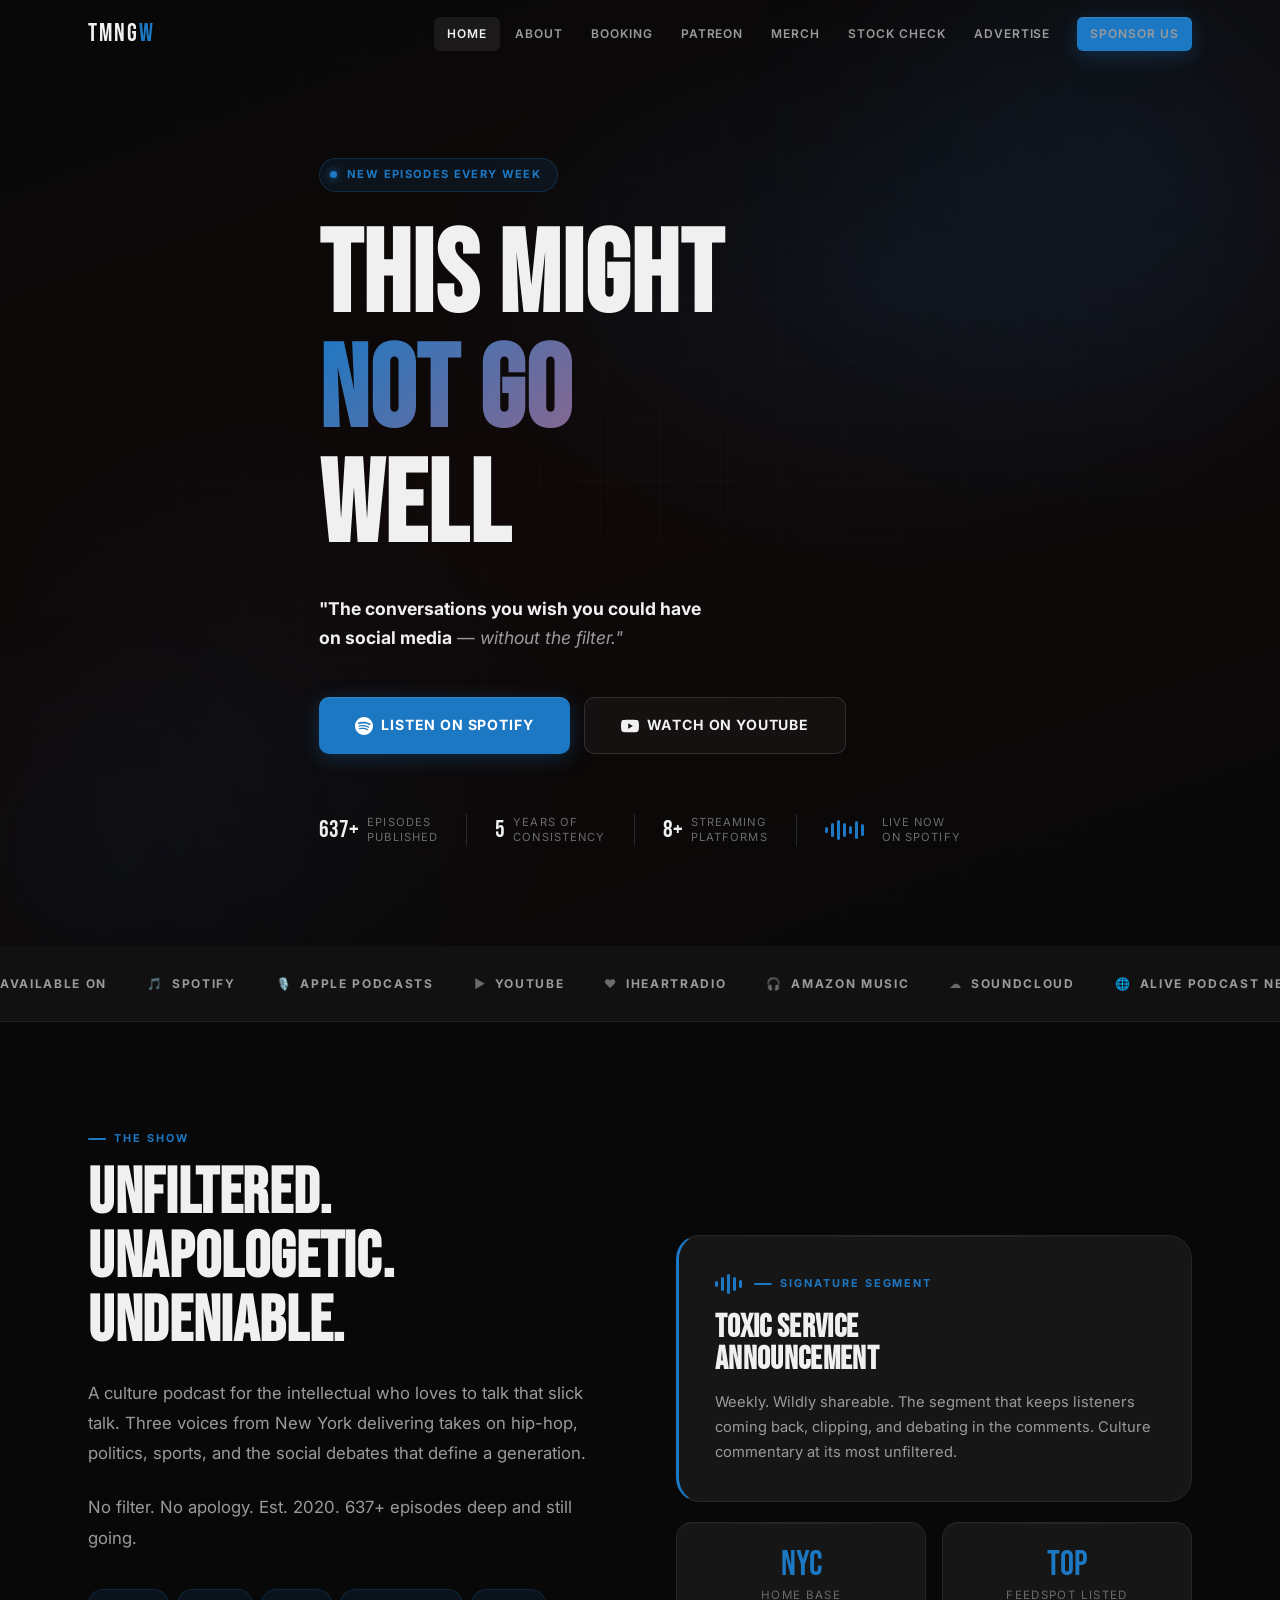
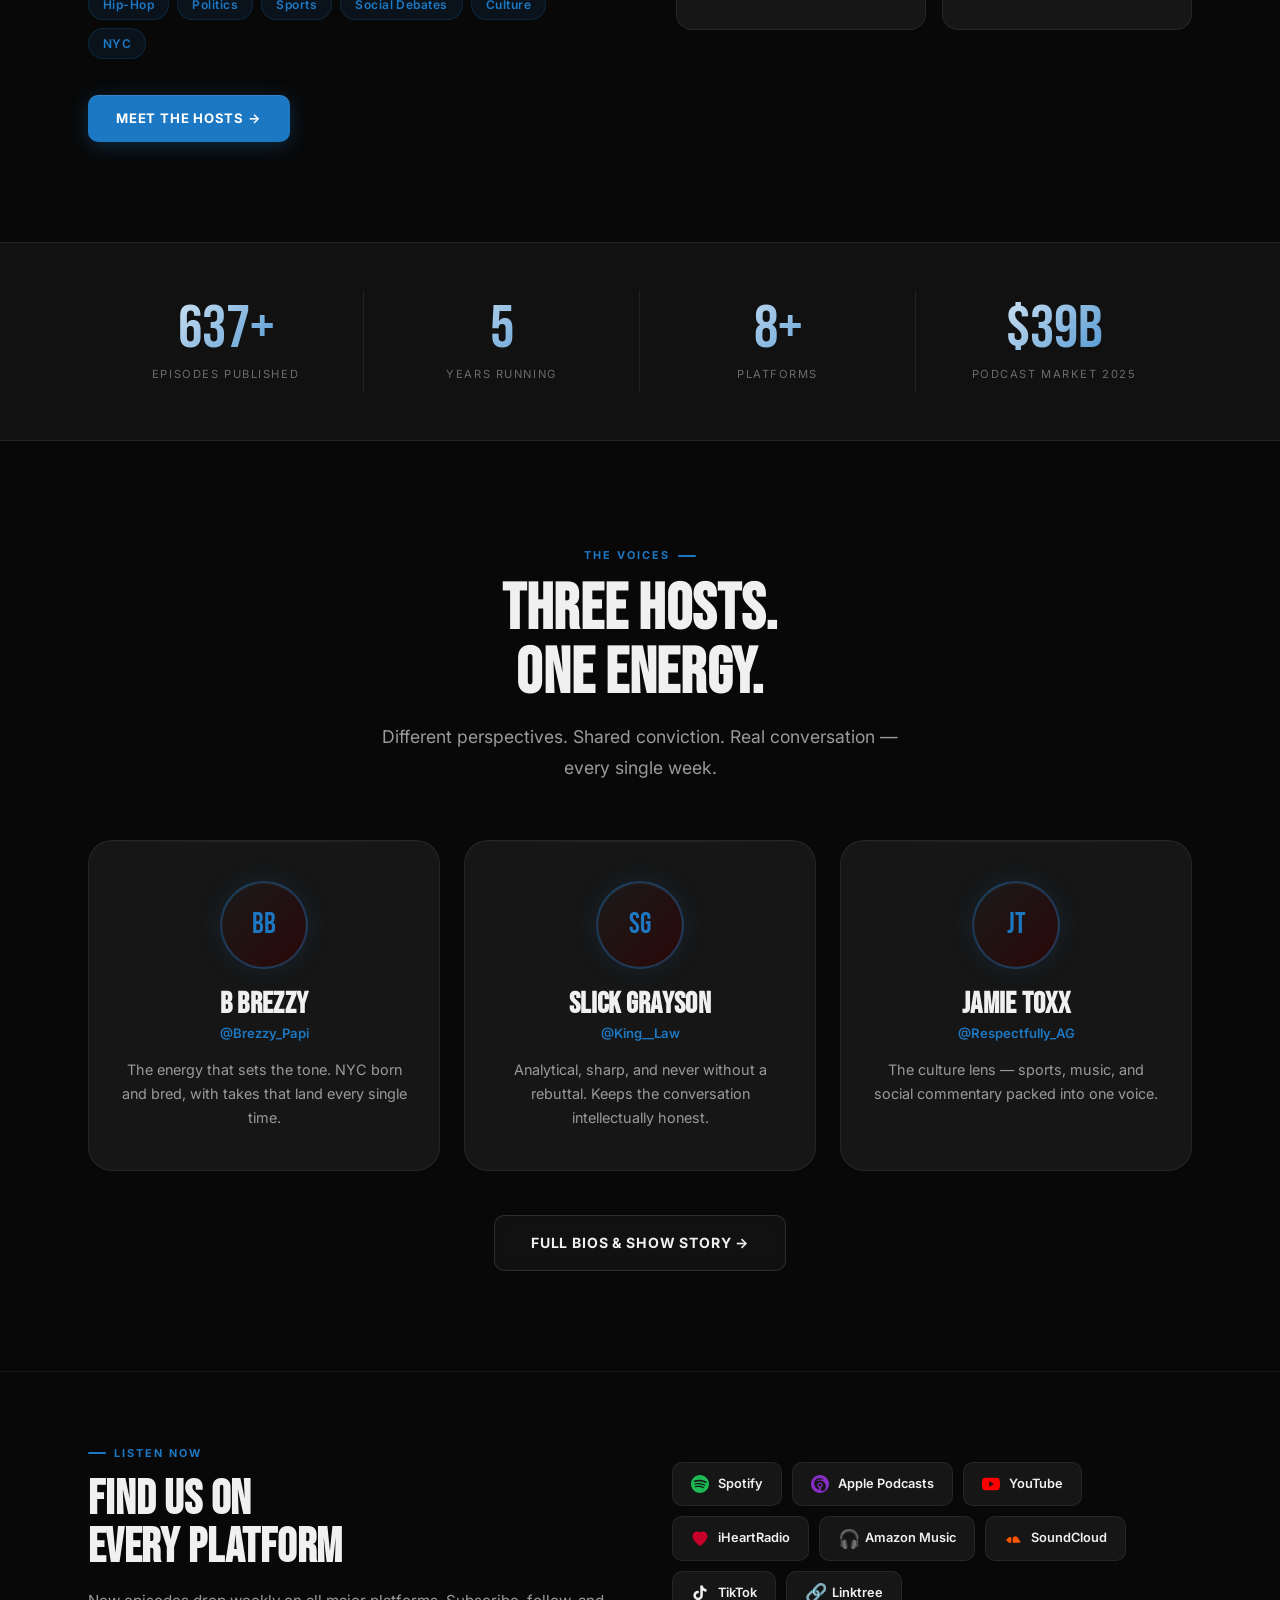
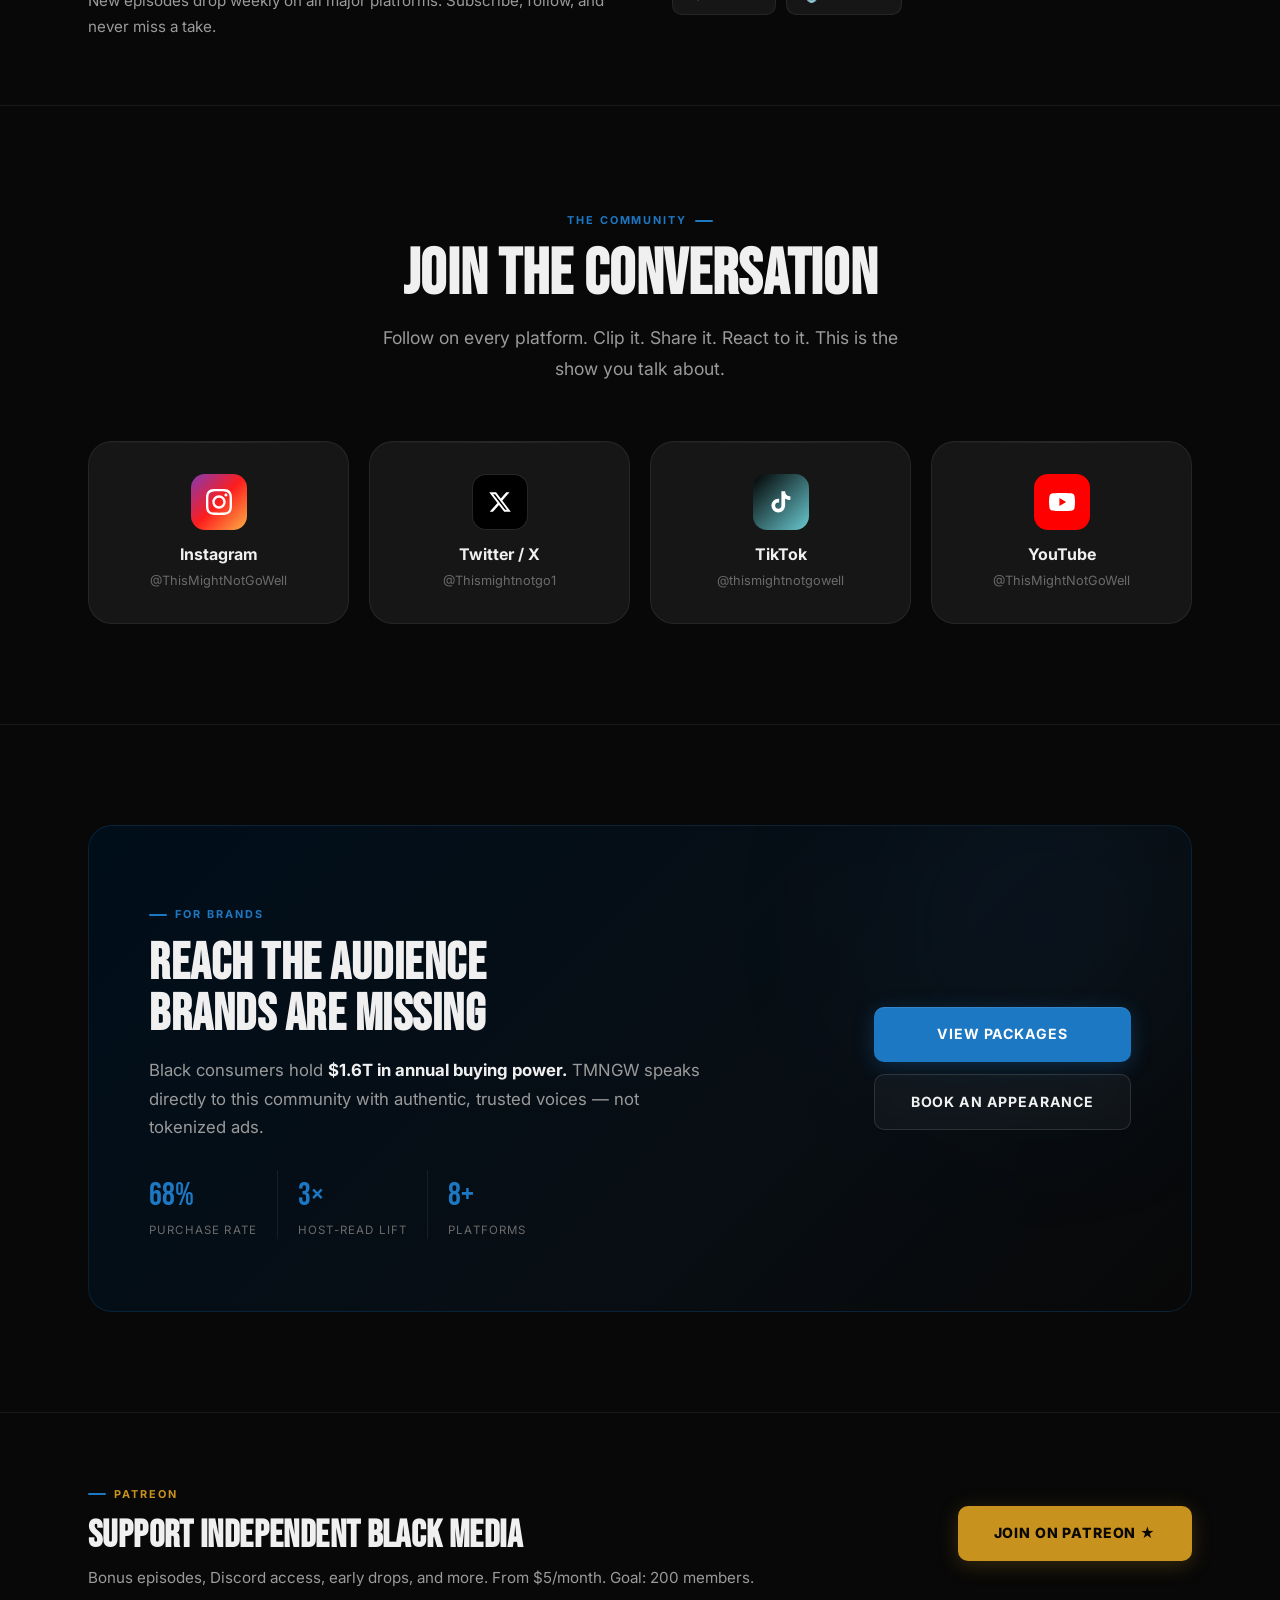
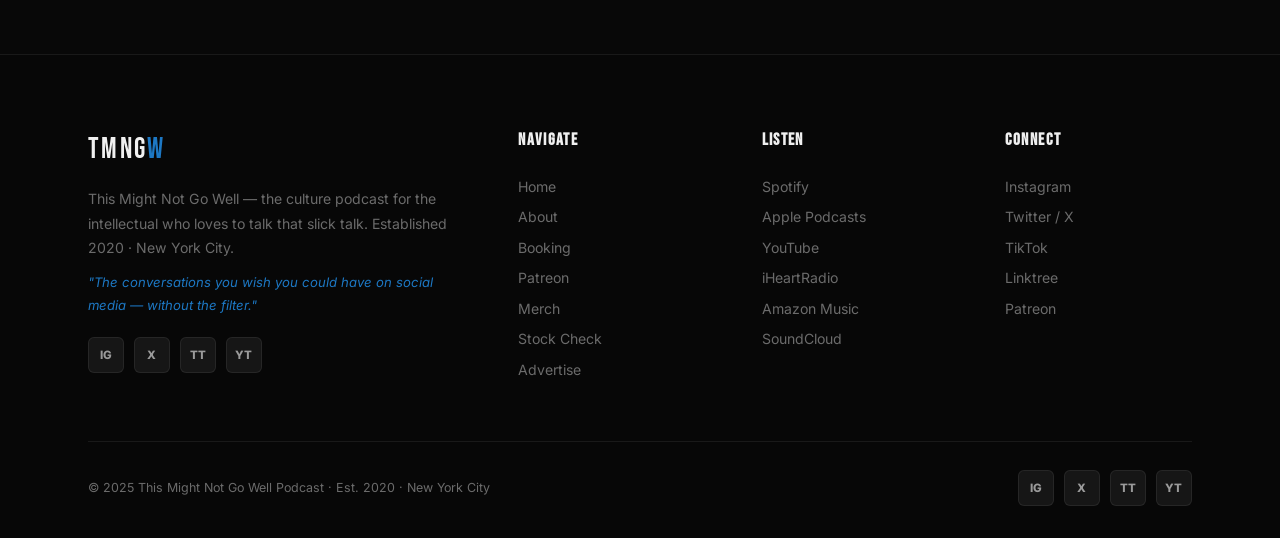
==== commit 4e7898fa: "Add Stock Check: stock analysis protocol and position-size calculator for new investors New invest.h" ====
--- a/index.html
+++ b/index.html
@@ -18,7 +18,7 @@
       <a href="about.html">About</a>
       <a href="booking.html">Booking</a>
       <a href="patreon.html">Patreon</a>
-      <a href="merch.html">Merch</a>
+      <a href="merch.html">Merch</a><a href="invest.html">Stock Check</a>
       <a href="sponsors.html">Advertise</a>
       <a href="sponsors.html" class="btn btn-primary btn-sm nav-cta">Sponsor Us</a>
     </div>
@@ -401,7 +401,7 @@
         <a href="about.html">About</a>
         <a href="booking.html">Booking</a>
         <a href="patreon.html">Patreon</a>
-        <a href="merch.html">Merch</a>
+        <a href="merch.html">Merch</a><a href="invest.html">Stock Check</a>
         <a href="sponsors.html">Advertise</a>
       </div>
       <div class="footer-col">
